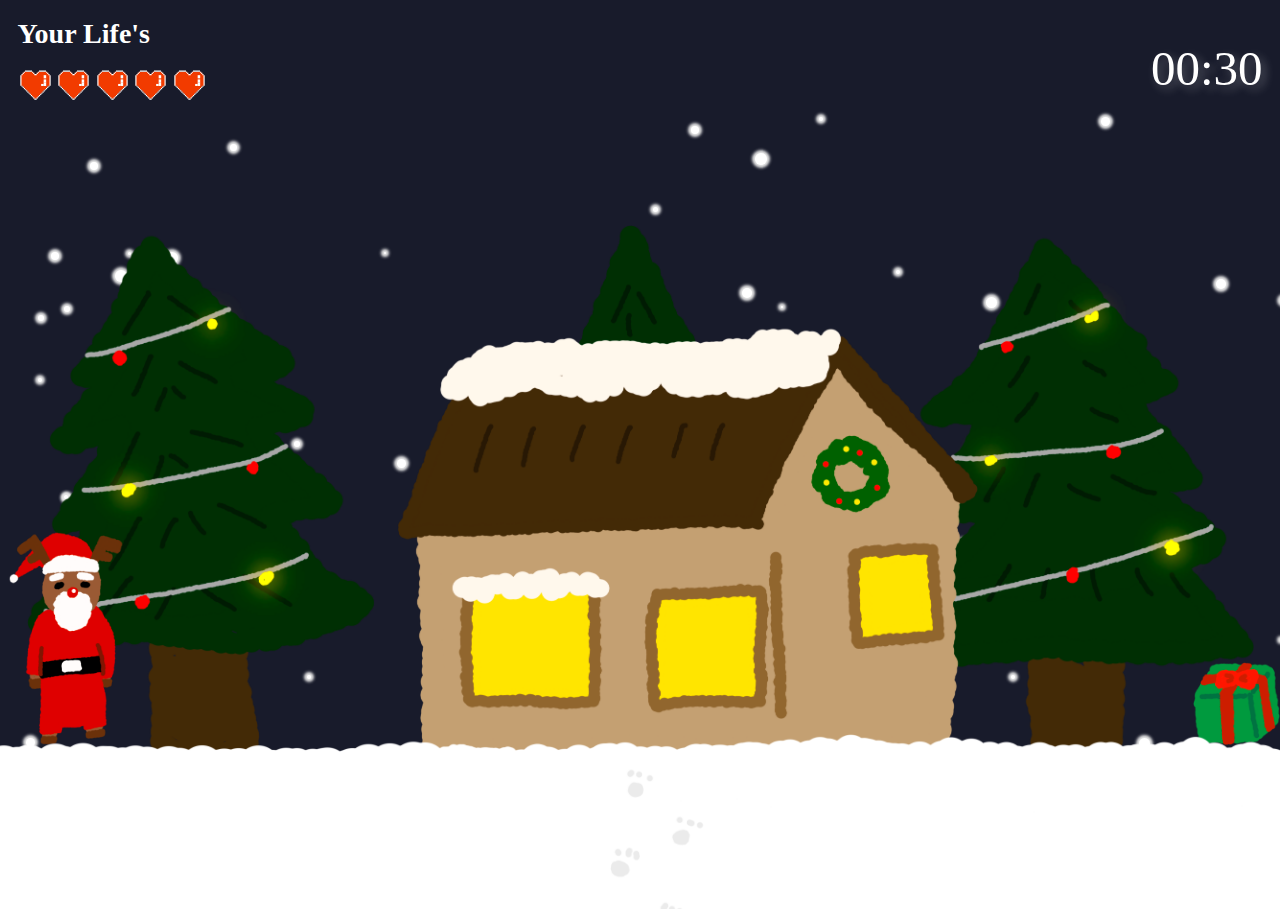
==== game.html @ 5dbee6c8 "- 기본 메일 추가 - 닉네임 입력, 비밀번호 입력 체크 -  css수정" ====
<!DOCTYPE html>
<html lang="en">
  <head>
    <meta charset="UTF-8" />
    <meta name="viewport" content="width=device-width, initial-scale=1.0" />
    <title>Document</title>
    <link rel="stylesheet" href="css/main.css" />
  </head>
  <body>
    <section class="top-section">
      <div>
        <h1>Your Life's</h1>
        <div class="lifes" id="heart"></div>
      </div>
      <div>
        <div class="game-timer">00:<span id="gameTimer">30</span></div>
        <!-- <audio
          controls
          autoplay
          loop
          src="/images/magic-christmas-night-264068.mp3"
        ></audio> -->
      </div>
    </section>
    <section class="snow">
      <div class="snow-wrap">
        <div class="snow-item"></div>
        <!-- 눈이내려요 -->
      </div>
    </section>
    <section class="game-wrap">
      <div class="game-content-wrap">
        <div class="rail-wrap">
          <div id="myCharacter" class="my-character"></div>
          <div id="obstacle" class="obstacle"></div>
        </div>
        <div class="floor"></div>
      </div>
    </section>

    <div class="modal">
      <div class="modal-bg"></div>
      <div class="modal-content game-over">
        <div class="game-overlay-wrap">
          <h2 class="modal-title">GAME OVER</h2>
          <button class="modal-btn" id="gameReStart">Try again</button>
        </div>
      </div>

      <div class="modal-content game-clear">
        <h2 class="modal-title">GAME CLEAR</h2>
        <div class="modal-text overlay-wrap">
          <p>편지 배달에 <span class="green">성공</span>하였습니다~!</p>
          <img src="images/clear.png" alt="" />
        </div>
        <button class="modal-btn" id="gameStart">
          <a href="/index.html">메인으로 돌아가기</a>
        </button>
      </div>
    </div>

    <script src="/script/move.js"></script>
    <script src="/script/snow.js"></script>
    <script src="/script/index.js"></script>
  </body>
</html>
---- css/main.css ----
*{padding:0;margin:0;box-sizing:border-box}li{list-style:none}@font-face{font-family:"SF_HambakSnow";src:url("https://fastly.jsdelivr.net/gh/projectnoonnu/noonfonts_2106@1.1/SF_HambakSnow.woff") format("woff");font-weight:normal;font-style:normal}@font-face{font-family:"DNFBitBitv2";font-style:normal;font-weight:400;src:url("//cdn.df.nexon.com/img/common/font/DNFBitBitv2.otf") format("opentype")}@font-face{font-family:"NeoDunggeunmoPro-Regular";src:url("https://fastly.jsdelivr.net/gh/projectnoonnu/noonfonts_2302@1.0/NeoDunggeunmoPro-Regular.woff2") format("woff2");font-weight:normal;font-style:normal}html{font-family:"DNFBitBitv2"}.neo{font-family:"NeoDunggeunmoPro-Regular" !important}body{background-color:#181b2b;color:#fff;min-width:1280px;width:100vw;height:100vh;overflow:hidden}button{padding:.9375rem 1.875rem;background-color:rgba(0,0,0,0);color:#fff;border:none;border-radius:.5rem;font-family:"DNFBitBitv2"}button:hover{background-color:#f23b00}a{text-decoration:none;color:inherit}.red{color:#f23b00}.green{color:#179749}.title{position:relative;top:-0.625rem;font-size:2.625rem;font-weight:normal}.title div{display:inline-block;font-size:0}.title div span{font-size:3rem}@media all and (max-width: 1280px){html{font-size:14px}}@media all and (max-width: 768px){html{font-size:12px}}.snow{position:absolute;top:0;left:0;width:100%;height:100%}.snow-wrap{position:relative;width:100%;height:100%}.snow-wrap .snow-item{position:absolute;width:1rem;height:1rem;border-radius:50%;background-color:#fff;box-shadow:0 0 3px 3px #e8e8e8;transition:all .3s}.modal{display:none}.modal-bg{position:fixed;top:0;left:0;width:100%;height:100%;background:rgba(0,0,0,.8);z-index:7000}.modal-content{display:none;z-index:8000;position:absolute;top:50%;left:50%;transform:translate(-50%, -50%);text-align:center;font-family:"DNFBitBitv2"}.modal-content.show{display:block}.size-content{display:block !important}.modal-title{padding-bottom:2.5rem;font-size:4rem;text-shadow:10px 10px #f23b00}.modal-text p{position:relative;top:-1.875rem;font-size:1.5rem;text-align:center;text-shadow:none}.modal-text img{position:relative;top:-1.25rem;height:13.75rem}.modal-btn{font-size:1.5rem;border:1px solid #fff;color:#fff}.game-start .modal-content{display:block}.sizeWarning .modal-bg{z-index:10000}.sizeWarning .size-content{z-index:11000}.toast-message{position:absolute;z-index:100;bottom:-20%;opacity:0;right:5%;padding:.3125rem;min-width:15rem;background:linear-gradient(45deg, #f23b00 25%, #179749 0, #179749 50%, #f23b00 0, #f23b00 75%, #179749 0);-webkit-background-size:1.875rem 1.875rem;background-size:1.875rem 1.875rem;box-shadow:4px 4px 10px rgba(0,0,0,.5);border-radius:1rem;color:#f23b00;transition:all .3s}.toast-message.show{opacity:1;bottom:5%}.toast-message.vibration{animation:vibration .1s infinite}.toast-message p{padding:1.25rem;background-color:#fff;border-radius:1rem;height:100%}@keyframes vibration{from{transform:rotate(1deg)}to{transform:rotate(-1deg)}}.top-section{position:absolute;top:0;left:0;width:100%;display:flex;justify-content:space-between;align-items:center;padding:1.25rem}.top-section .lifes{display:flex;gap:.25rem;padding:1.25rem 0}.top-section .lifes .life-item{width:2.5rem;aspect-ratio:1/1;background:url("/images/heart-full.svg") no-repeat center;background-size:contain}.top-section .lifes .life-item.loss{background-image:url("/images/heart-loss.svg")}.top-section .game-timer{text-align:center;font-size:3.5rem;text-shadow:4px 4px 10px rgba(255,255,255,.3)}.game-wrap{width:100%;height:100%;position:relative}.game-wrap .game-content-wrap{position:absolute;bottom:0;left:0;width:100%}.rail-wrap{position:relative;top:20px;height:60vh}.rail-wrap::before{position:absolute;top:20px;content:"";width:100%;height:100%;background-image:url("/images/bg.png");background-repeat:no-repeat;background-position:center bottom;background-size:contain}.rail-wrap .my-character{position:absolute;bottom:0;width:9.375rem;aspect-ratio:69/112;transition:all .2s ease-in-out;background-image:url("/images/myCharacter.png");background-repeat:no-repeat;background-position:center bottom;background-size:contain}.rail-wrap .my-character.hurt{background-image:url("/images/myCharacter-hurt.png")}.rail-wrap .my-character.move1{background-image:url("/images/myCharacter-move1.png")}.rail-wrap .my-character.move2{background-image:url("/images/myCharacter-move2.png")}.rail-wrap .my-character.jump{background-image:url("/images/myCharacter-jump.png")}.rail-wrap .obstacle{width:6.25rem;aspect-ratio:1/1;background:green;position:absolute;bottom:0;right:0;animation:moveObstacle 3s linear infinite;background:url("/images/obstacle.png") no-repeat center bottom;background-size:contain}@keyframes moveObstacle{from{right:-50px}to{right:100vw}}.floor{position:relative;bottom:-0.625rem;width:100%;min-height:12.5rem;background:url("/images/floor.png") no-repeat;background-size:cover}.letter-top-section{justify-content:flex-end}.letter-top-section .letter-audio{position:relative;z-index:100}.letter{position:absolute;top:50%;left:50%;transform:translate(-50%, -50%);z-index:20;width:70%;max-width:56.25rem;aspect-ratio:9/7;background:url("/images/letter.png") no-repeat center;background-size:contain}.letter-content{padding-top:12%;padding-left:17%;color:#333}.letter .seal{z-index:-1;transition:all .3s;position:absolute;opacity:0;bottom:10%;right:10%;width:100%;aspect-ratio:1/1;background:url("/images/seal.png") no-repeat center;background-size:contain}.letter .seal.show{z-index:inherit;opacity:1;width:20%}.letter h2{font-size:2.25rem;width:80%}.letter h2 span{padding-right:1.25rem}.letter h2 input{width:50%}.letter input{font-family:"DNFBitBitv2";border:none;font-size:2.25rem;line-height:1.5;color:#333}.letter input:focus{outline:none}.letter .letter-body input{width:80%;display:block}.letter .letter-btn{position:absolute;left:50%;bottom:6%;transform:translateX(-50%);background-color:#f23b00}.letter .letter-btn:hover{background-color:#9f3a1a}.letter .letter-textarea{font-family:"NeoDunggeunmoPro-Regular";font-size:2rem;line-height:1.5;color:#333;width:80%;height:23.125rem;border:none;resize:none;overflow:hidden;padding:.625rem}.letter .letter-textarea:focus{outline:none}.letter .letter-textarea::placeholder{color:#999}@media all and (max-width: 1280px){.letter .letter{width:56.25rem}.letter .letter-content{padding-top:15%;padding-left:15%}.letter h2,.letter input{font-size:2.375rem}.letter textarea{height:21.875rem;font-size:2rem}}@media all and (max-width: 1024px){.letter .letter{width:50rem}.letter .letter-btn{padding:.625rem 1.25rem;bottom:7%;font-size:1rem}}@media all and (max-width: 768px){.letter .letter{width:43.75rem}.letter h2,.letter input{font-size:2.25rem}.letter textarea{font-size:1.75rem;height:18.75rem}.letter .letter-btn{bottom:5%}}@media all and (max-width: 560px){.letter .letter{width:37.5rem}.letter h2,.letter input{font-size:1.75rem}.letter textarea{font-size:1.375rem;height:15.625rem}.letter .letter-btn{bottom:7%}}@media all and (max-width: 480px){.letter .letter{width:31.25rem}.letter h2{font-size:1.375rem}.letter input{font-size:1.125rem}}.modal2{z-index:100;box-shadow:0 5px 20px rgba(0,0,0,.5);position:absolute;top:50%;left:50%;transform:translate(-50%, -50%);color:#333;background-color:#fff;border-radius:1.25rem}.modal2-wrap{display:flex;flex-flow:column;justify-content:center;align-items:center;padding:3.75rem;text-align:center}.modal2-wrap h2{position:relative;top:-0.625rem;font-weight:normal}.modal2-wrap h2 div{display:inline-block;font-size:0}.modal2-wrap h2 div span{font-size:2.625rem}.modal2-wrap p.gray{color:#666}.modal2-wrap img{position:relative;top:-1.25rem;width:5rem}.modal2-contents{display:flex;flex-flow:column;gap:1rem;width:100%;padding:1.875rem 0rem}.modal2-contents input{font-family:"NeoDunggeunmoPro-Regular";font-size:1.125rem;line-height:1.5;padding:.625rem;border:none;color:#333;border:1px solid #ccc;border-radius:.5rem}.modal2-contents input:focus{border:1px solid #087145;outline:none}.modal2-contents input::placeholder{color:#999}.login .btn-wrap{display:flex;flex-flow:column;gap:.625rem}.login .btn-wrap button{background-color:#179749}.login .btn-wrap button:hover{background-color:#087145}.login .btn-wrap button#goToMailBox{background-color:#f23b00}.login .btn-wrap button#goToMailBox:hover{background-color:#9f3a1a}.top-section .goBack{position:relative;z-index:100}.top-section .goBack:hover{cursor:pointer;text-decoration:underline;text-underline-offset:.5rem}.mail-modal{display:none}.mail-modal.show{display:block}.mail-modal .modal2-contents{min-width:28.125rem;position:relative}.mail-modal button{background-color:#179749}.mail-modal button:hover{background-color:#087145}.mailBox-letter .letter{z-index:1000}#close{position:absolute;top:.9375rem;right:.9375rem;display:flex;justify-content:center;align-items:center;padding:0;width:1.875rem;height:1.875rem;background:url("/images/closeBtn.png") no-repeat center;background-size:contain}#close:hover{background-image:url("/images/closeBtn-color.png")}.post-box{position:absolute;left:50%;bottom:9.375rem;transform:translateX(-50%);z-index:50;width:12.5rem;aspect-ratio:35/43;background:url("/images/mail-box.png") no-repeat center;background-size:contain;transition:all .3s}.post-box:hover{cursor:pointer;width:13.75rem}.post-box::after{position:absolute;left:0;top:-40%;content:"";width:6.25rem;aspect-ratio:26/22;background:url("/images/new-messgae.png") no-repeat center;background-size:contain;animation:ani1 1s infinite alternate}.text-btn{position:absolute;bottom:0;right:0;text-align:right;padding:.3125rem;font-family:"NeoDunggeunmoPro-Regular";background-color:rgba(0,0,0,0) !important;color:#999 !important}.text-btn:hover{text-decoration:underline;color:#333 !important}.mail-box .modal2-contents{width:100%;padding-bottom:0}.mail-box .mail-list{height:15.625rem;overflow-y:scroll}.mail-box .mail-list li{display:flex;justify-content:space-between;font-size:1.125rem;align-items:center;padding:.625rem 1.25rem;height:3.125rem}.mail-box .mail-list li:hover{background-color:#f3f3f3;cursor:pointer}.mail-box .mail-list li .new{color:#f23b00;animation:ani2 1s infinite alternate}@keyframes ani1{0%{opacity:1}100%{opacity:0}}@keyframes ani2{0%{color:#179749}100%{color:#e5d11f}}
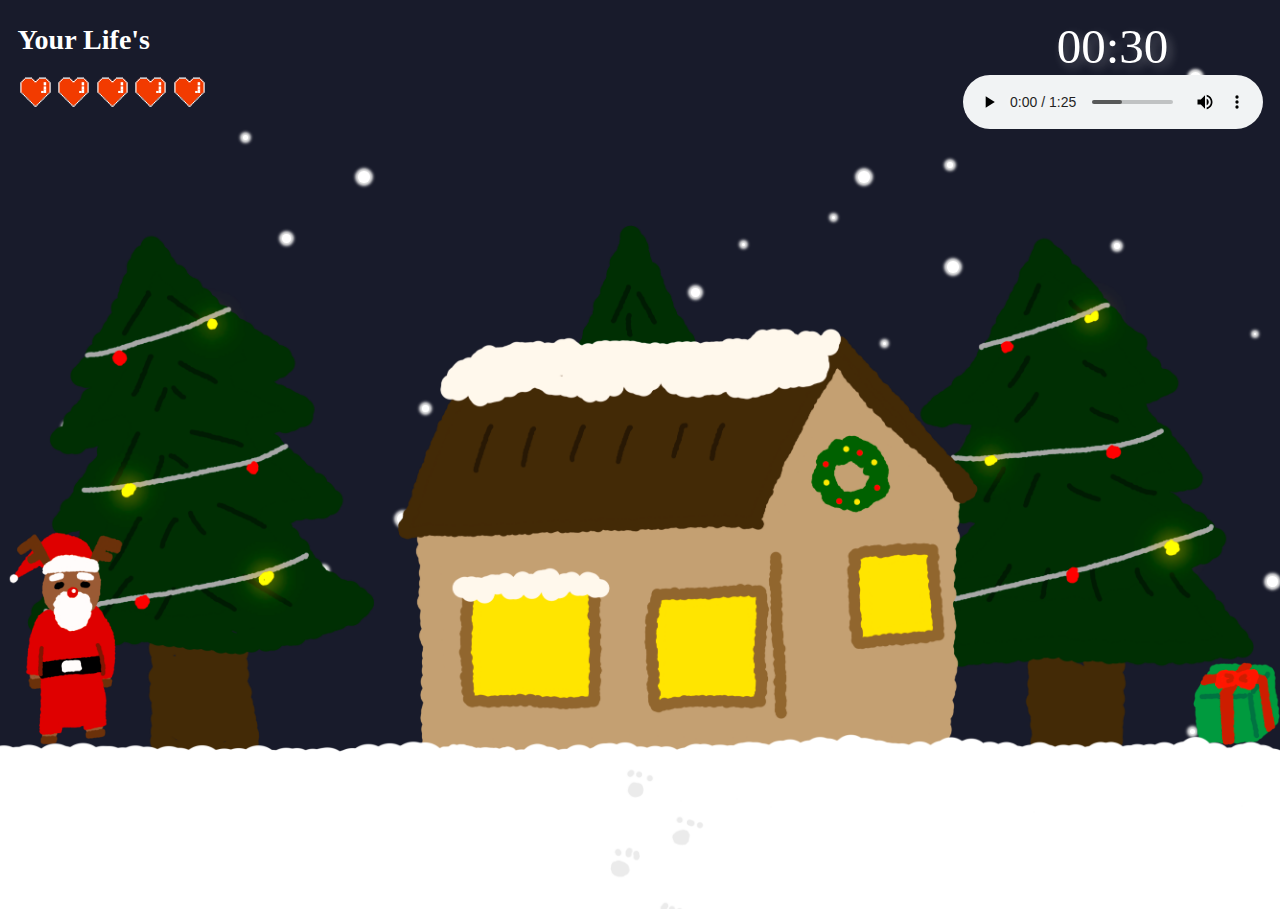
==== commit 4bcf211e: "-  오디오 볼륨설정" ====
--- a/game.html
+++ b/game.html
@@ -14,12 +14,14 @@
       </div>
       <div>
         <div class="game-timer">00:<span id="gameTimer">30</span></div>
-        <!-- <audio
+        <audio
+          class="letter-audio"
           controls
           autoplay
           loop
+          onloadstart="this.volume=0.3"
           src="/images/magic-christmas-night-264068.mp3"
-        ></audio> -->
+        ></audio>
       </div>
     </section>
     <section class="snow">
--- a/css/main.css
+++ b/css/main.css
@@ -1 +1 @@
-*{padding:0;margin:0;box-sizing:border-box}li{list-style:none}@font-face{font-family:"SF_HambakSnow";src:url("https://fastly.jsdelivr.net/gh/projectnoonnu/noonfonts_2106@1.1/SF_HambakSnow.woff") format("woff");font-weight:normal;font-style:normal}@font-face{font-family:"DNFBitBitv2";font-style:normal;font-weight:400;src:url("//cdn.df.nexon.com/img/common/font/DNFBitBitv2.otf") format("opentype")}@font-face{font-family:"NeoDunggeunmoPro-Regular";src:url("https://fastly.jsdelivr.net/gh/projectnoonnu/noonfonts_2302@1.0/NeoDunggeunmoPro-Regular.woff2") format("woff2");font-weight:normal;font-style:normal}html{font-family:"DNFBitBitv2"}.neo{font-family:"NeoDunggeunmoPro-Regular" !important}body{background-color:#181b2b;color:#fff;min-width:1280px;width:100vw;height:100vh;overflow:hidden}button{padding:.9375rem 1.875rem;background-color:rgba(0,0,0,0);color:#fff;border:none;border-radius:.5rem;font-family:"DNFBitBitv2"}button:hover{background-color:#f23b00}a{text-decoration:none;color:inherit}.red{color:#f23b00}.green{color:#179749}.title{position:relative;top:-0.625rem;font-size:2.625rem;font-weight:normal}.title div{display:inline-block;font-size:0}.title div span{font-size:3rem}@media all and (max-width: 1280px){html{font-size:14px}}@media all and (max-width: 768px){html{font-size:12px}}.snow{position:absolute;top:0;left:0;width:100%;height:100%}.snow-wrap{position:relative;width:100%;height:100%}.snow-wrap .snow-item{position:absolute;width:1rem;height:1rem;border-radius:50%;background-color:#fff;box-shadow:0 0 3px 3px #e8e8e8;transition:all .3s}.modal{display:none}.modal-bg{position:fixed;top:0;left:0;width:100%;height:100%;background:rgba(0,0,0,.8);z-index:7000}.modal-content{display:none;z-index:8000;position:absolute;top:50%;left:50%;transform:translate(-50%, -50%);text-align:center;font-family:"DNFBitBitv2"}.modal-content.show{display:block}.size-content{display:block !important}.modal-title{padding-bottom:2.5rem;font-size:4rem;text-shadow:10px 10px #f23b00}.modal-text p{position:relative;top:-1.875rem;font-size:1.5rem;text-align:center;text-shadow:none}.modal-text img{position:relative;top:-1.25rem;height:13.75rem}.modal-btn{font-size:1.5rem;border:1px solid #fff;color:#fff}.game-start .modal-content{display:block}.sizeWarning .modal-bg{z-index:10000}.sizeWarning .size-content{z-index:11000}.toast-message{position:absolute;z-index:100;bottom:-20%;opacity:0;right:5%;padding:.3125rem;min-width:15rem;background:linear-gradient(45deg, #f23b00 25%, #179749 0, #179749 50%, #f23b00 0, #f23b00 75%, #179749 0);-webkit-background-size:1.875rem 1.875rem;background-size:1.875rem 1.875rem;box-shadow:4px 4px 10px rgba(0,0,0,.5);border-radius:1rem;color:#f23b00;transition:all .3s}.toast-message.show{opacity:1;bottom:5%}.toast-message.vibration{animation:vibration .1s infinite}.toast-message p{padding:1.25rem;background-color:#fff;border-radius:1rem;height:100%}@keyframes vibration{from{transform:rotate(1deg)}to{transform:rotate(-1deg)}}.top-section{position:absolute;top:0;left:0;width:100%;display:flex;justify-content:space-between;align-items:center;padding:1.25rem}.top-section .lifes{display:flex;gap:.25rem;padding:1.25rem 0}.top-section .lifes .life-item{width:2.5rem;aspect-ratio:1/1;background:url("/images/heart-full.svg") no-repeat center;background-size:contain}.top-section .lifes .life-item.loss{background-image:url("/images/heart-loss.svg")}.top-section .game-timer{text-align:center;font-size:3.5rem;text-shadow:4px 4px 10px rgba(255,255,255,.3)}.game-wrap{width:100%;height:100%;position:relative}.game-wrap .game-content-wrap{position:absolute;bottom:0;left:0;width:100%}.rail-wrap{position:relative;top:20px;height:60vh}.rail-wrap::before{position:absolute;top:20px;content:"";width:100%;height:100%;background-image:url("/images/bg.png");background-repeat:no-repeat;background-position:center bottom;background-size:contain}.rail-wrap .my-character{position:absolute;bottom:0;width:9.375rem;aspect-ratio:69/112;transition:all .2s ease-in-out;background-image:url("/images/myCharacter.png");background-repeat:no-repeat;background-position:center bottom;background-size:contain}.rail-wrap .my-character.hurt{background-image:url("/images/myCharacter-hurt.png")}.rail-wrap .my-character.move1{background-image:url("/images/myCharacter-move1.png")}.rail-wrap .my-character.move2{background-image:url("/images/myCharacter-move2.png")}.rail-wrap .my-character.jump{background-image:url("/images/myCharacter-jump.png")}.rail-wrap .obstacle{width:6.25rem;aspect-ratio:1/1;background:green;position:absolute;bottom:0;right:0;animation:moveObstacle 3s linear infinite;background:url("/images/obstacle.png") no-repeat center bottom;background-size:contain}@keyframes moveObstacle{from{right:-50px}to{right:100vw}}.floor{position:relative;bottom:-0.625rem;width:100%;min-height:12.5rem;background:url("/images/floor.png") no-repeat;background-size:cover}.letter-top-section{justify-content:flex-end}.letter-top-section .letter-audio{position:relative;z-index:100}.letter{position:absolute;top:50%;left:50%;transform:translate(-50%, -50%);z-index:20;width:70%;max-width:56.25rem;aspect-ratio:9/7;background:url("/images/letter.png") no-repeat center;background-size:contain}.letter-content{padding-top:12%;padding-left:17%;color:#333}.letter .seal{z-index:-1;transition:all .3s;position:absolute;opacity:0;bottom:10%;right:10%;width:100%;aspect-ratio:1/1;background:url("/images/seal.png") no-repeat center;background-size:contain}.letter .seal.show{z-index:inherit;opacity:1;width:20%}.letter h2{font-size:2.25rem;width:80%}.letter h2 span{padding-right:1.25rem}.letter h2 input{width:50%}.letter input{font-family:"DNFBitBitv2";border:none;font-size:2.25rem;line-height:1.5;color:#333}.letter input:focus{outline:none}.letter .letter-body input{width:80%;display:block}.letter .letter-btn{position:absolute;left:50%;bottom:6%;transform:translateX(-50%);background-color:#f23b00}.letter .letter-btn:hover{background-color:#9f3a1a}.letter .letter-textarea{font-family:"NeoDunggeunmoPro-Regular";font-size:2rem;line-height:1.5;color:#333;width:80%;height:23.125rem;border:none;resize:none;overflow:hidden;padding:.625rem}.letter .letter-textarea:focus{outline:none}.letter .letter-textarea::placeholder{color:#999}@media all and (max-width: 1280px){.letter .letter{width:56.25rem}.letter .letter-content{padding-top:15%;padding-left:15%}.letter h2,.letter input{font-size:2.375rem}.letter textarea{height:21.875rem;font-size:2rem}}@media all and (max-width: 1024px){.letter .letter{width:50rem}.letter .letter-btn{padding:.625rem 1.25rem;bottom:7%;font-size:1rem}}@media all and (max-width: 768px){.letter .letter{width:43.75rem}.letter h2,.letter input{font-size:2.25rem}.letter textarea{font-size:1.75rem;height:18.75rem}.letter .letter-btn{bottom:5%}}@media all and (max-width: 560px){.letter .letter{width:37.5rem}.letter h2,.letter input{font-size:1.75rem}.letter textarea{font-size:1.375rem;height:15.625rem}.letter .letter-btn{bottom:7%}}@media all and (max-width: 480px){.letter .letter{width:31.25rem}.letter h2{font-size:1.375rem}.letter input{font-size:1.125rem}}.modal2{z-index:100;box-shadow:0 5px 20px rgba(0,0,0,.5);position:absolute;top:50%;left:50%;transform:translate(-50%, -50%);color:#333;background-color:#fff;border-radius:1.25rem}.modal2-wrap{display:flex;flex-flow:column;justify-content:center;align-items:center;padding:3.75rem;text-align:center}.modal2-wrap h2{position:relative;top:-0.625rem;font-weight:normal}.modal2-wrap h2 div{display:inline-block;font-size:0}.modal2-wrap h2 div span{font-size:2.625rem}.modal2-wrap p.gray{color:#666}.modal2-wrap img{position:relative;top:-1.25rem;width:5rem}.modal2-contents{display:flex;flex-flow:column;gap:1rem;width:100%;padding:1.875rem 0rem}.modal2-contents input{font-family:"NeoDunggeunmoPro-Regular";font-size:1.125rem;line-height:1.5;padding:.625rem;border:none;color:#333;border:1px solid #ccc;border-radius:.5rem}.modal2-contents input:focus{border:1px solid #087145;outline:none}.modal2-contents input::placeholder{color:#999}.login .btn-wrap{display:flex;flex-flow:column;gap:.625rem}.login .btn-wrap button{background-color:#179749}.login .btn-wrap button:hover{background-color:#087145}.login .btn-wrap button#goToMailBox{background-color:#f23b00}.login .btn-wrap button#goToMailBox:hover{background-color:#9f3a1a}.top-section .goBack{position:relative;z-index:100}.top-section .goBack:hover{cursor:pointer;text-decoration:underline;text-underline-offset:.5rem}.mail-modal{display:none}.mail-modal.show{display:block}.mail-modal .modal2-contents{min-width:28.125rem;position:relative}.mail-modal button{background-color:#179749}.mail-modal button:hover{background-color:#087145}.mailBox-letter .letter{z-index:1000}#close{position:absolute;top:.9375rem;right:.9375rem;display:flex;justify-content:center;align-items:center;padding:0;width:1.875rem;height:1.875rem;background:url("/images/closeBtn.png") no-repeat center;background-size:contain}#close:hover{background-image:url("/images/closeBtn-color.png")}.post-box{position:absolute;left:50%;bottom:9.375rem;transform:translateX(-50%);z-index:50;width:12.5rem;aspect-ratio:35/43;background:url("/images/mail-box.png") no-repeat center;background-size:contain;transition:all .3s}.post-box:hover{cursor:pointer;width:13.75rem}.post-box::after{position:absolute;left:0;top:-40%;content:"";width:6.25rem;aspect-ratio:26/22;background:url("/images/new-messgae.png") no-repeat center;background-size:contain;animation:ani1 1s infinite alternate}.text-btn{position:absolute;bottom:0;right:0;text-align:right;padding:.3125rem;font-family:"NeoDunggeunmoPro-Regular";background-color:rgba(0,0,0,0) !important;color:#999 !important}.text-btn:hover{text-decoration:underline;color:#333 !important}.mail-box .modal2-contents{width:100%;padding-bottom:0}.mail-box .mail-list{height:15.625rem;overflow-y:scroll}.mail-box .mail-list li{display:flex;justify-content:space-between;font-size:1.125rem;align-items:center;padding:.625rem 1.25rem;height:3.125rem}.mail-box .mail-list li:hover{background-color:#f3f3f3;cursor:pointer}.mail-box .mail-list li .new{color:#f23b00;animation:ani2 1s infinite alternate}@keyframes ani1{0%{opacity:1}100%{opacity:0}}@keyframes ani2{0%{color:#179749}100%{color:#e5d11f}}+*{padding:0;margin:0;box-sizing:border-box}li{list-style:none}@font-face{font-family:"SF_HambakSnow";src:url("https://fastly.jsdelivr.net/gh/projectnoonnu/noonfonts_2106@1.1/SF_HambakSnow.woff") format("woff");font-weight:normal;font-style:normal}@font-face{font-family:"DNFBitBitv2";font-style:normal;font-weight:400;src:url("//cdn.df.nexon.com/img/common/font/DNFBitBitv2.otf") format("opentype")}@font-face{font-family:"NeoDunggeunmoPro-Regular";src:url("https://fastly.jsdelivr.net/gh/projectnoonnu/noonfonts_2302@1.0/NeoDunggeunmoPro-Regular.woff2") format("woff2");font-weight:normal;font-style:normal}html{font-family:"DNFBitBitv2"}.neo{font-family:"NeoDunggeunmoPro-Regular" !important}body{background-color:#181b2b;color:#fff;min-width:1280px;width:100vw;height:100vh;overflow:hidden}button{padding:.9375rem 1.875rem;background-color:rgba(0,0,0,0);color:#fff;border:none;border-radius:.5rem;font-family:"DNFBitBitv2"}button:hover{background-color:#f23b00}a{text-decoration:none;color:inherit}audio{position:relative;z-index:6000 !important}.red{color:#f23b00}.green{color:#179749}.title{position:relative;top:-0.625rem;font-size:2.625rem;font-weight:normal}.title div{display:inline-block;font-size:0}.title div span{font-size:3rem}@media all and (max-width: 1280px){html{font-size:14px}}@media all and (max-width: 768px){html{font-size:12px}}.snow{position:absolute;top:0;left:0;width:100%;height:100%}.snow-wrap{position:relative;width:100%;height:100%}.snow-wrap .snow-item{position:absolute;width:1rem;height:1rem;border-radius:50%;background-color:#fff;box-shadow:0 0 3px 3px #e8e8e8;transition:all .3s}.modal{display:none}.modal-bg{position:fixed;top:0;left:0;width:100%;height:100%;background:rgba(0,0,0,.8);z-index:7000}.modal-content{display:none;z-index:8000;position:absolute;top:50%;left:50%;transform:translate(-50%, -50%);text-align:center;font-family:"DNFBitBitv2"}.modal-content.show{display:block}.size-content{display:block !important}.modal-title{padding-bottom:2.5rem;font-size:4rem;text-shadow:10px 10px #f23b00}.modal-text p{position:relative;top:-1.875rem;font-size:1.5rem;text-align:center;text-shadow:none}.modal-text img{position:relative;top:-1.25rem;height:13.75rem}.modal-btn{font-size:1.5rem;border:1px solid #fff;color:#fff}.game-start .modal-content{display:block}.sizeWarning .modal-bg{z-index:10000}.sizeWarning .size-content{z-index:11000}.toast-message{position:absolute;z-index:100;bottom:-20%;opacity:0;right:5%;padding:.3125rem;min-width:15rem;background:linear-gradient(45deg, #f23b00 25%, #179749 0, #179749 50%, #f23b00 0, #f23b00 75%, #179749 0);-webkit-background-size:1.875rem 1.875rem;background-size:1.875rem 1.875rem;box-shadow:4px 4px 10px rgba(0,0,0,.5);border-radius:1rem;color:#f23b00;transition:all .3s}.toast-message.show{opacity:1;bottom:5%}.toast-message.vibration{animation:vibration .1s infinite}.toast-message p{padding:1.25rem;background-color:#fff;border-radius:1rem;height:100%}@keyframes vibration{from{transform:rotate(1deg)}to{transform:rotate(-1deg)}}.top-section{position:absolute;top:0;left:0;width:100%;display:flex;justify-content:space-between;align-items:center;padding:1.25rem}.top-section .lifes{display:flex;gap:.25rem;padding:1.25rem 0}.top-section .lifes .life-item{width:2.5rem;aspect-ratio:1/1;background:url("/images/heart-full.svg") no-repeat center;background-size:contain}.top-section .lifes .life-item.loss{background-image:url("/images/heart-loss.svg")}.top-section .game-timer{text-align:center;font-size:3.5rem;text-shadow:4px 4px 10px rgba(255,255,255,.3)}.game-wrap{width:100%;height:100%;position:relative}.game-wrap .game-content-wrap{position:absolute;bottom:0;left:0;width:100%}.rail-wrap{position:relative;top:20px;height:60vh}.rail-wrap::before{position:absolute;top:20px;content:"";width:100%;height:100%;background-image:url("/images/bg.png");background-repeat:no-repeat;background-position:center bottom;background-size:contain}.rail-wrap .my-character{position:absolute;bottom:0;width:9.375rem;aspect-ratio:69/112;transition:all .2s ease-in-out;background-image:url("/images/myCharacter.png");background-repeat:no-repeat;background-position:center bottom;background-size:contain}.rail-wrap .my-character.hurt{background-image:url("/images/myCharacter-hurt.png")}.rail-wrap .my-character.move1{background-image:url("/images/myCharacter-move1.png")}.rail-wrap .my-character.move2{background-image:url("/images/myCharacter-move2.png")}.rail-wrap .my-character.jump{background-image:url("/images/myCharacter-jump.png")}.rail-wrap .obstacle{width:6.25rem;aspect-ratio:1/1;background:green;position:absolute;bottom:0;right:0;animation:moveObstacle 3s linear infinite;background:url("/images/obstacle.png") no-repeat center bottom;background-size:contain}@keyframes moveObstacle{from{right:-50px}to{right:100vw}}.floor{position:relative;bottom:-0.625rem;width:100%;min-height:12.5rem;background:url("/images/floor.png") no-repeat;background-size:cover}.letter-top-section{justify-content:flex-end}.letter-top-section .letter-audio{position:relative;z-index:100}.letter{position:absolute;top:50%;left:50%;transform:translate(-50%, -50%);z-index:20;width:70%;max-width:56.25rem;aspect-ratio:9/7;background:url("/images/letter.png") no-repeat center;background-size:contain}.letter-content{padding-top:12%;padding-left:17%;color:#333}.letter .seal{z-index:-1;transition:all .3s;position:absolute;opacity:0;bottom:10%;right:10%;width:100%;aspect-ratio:1/1;background:url("/images/seal.png") no-repeat center;background-size:contain}.letter .seal.show{z-index:inherit;opacity:1;width:20%}.letter h2{font-size:2.25rem;width:80%}.letter h2 span{padding-right:1.25rem}.letter h2 input{width:50%}.letter input{font-family:"DNFBitBitv2";border:none;font-size:2.25rem;line-height:1.5;color:#333}.letter input:focus{outline:none}.letter .letter-body input{width:80%;display:block}.letter .letter-btn{position:absolute;left:50%;bottom:6%;transform:translateX(-50%);background-color:#f23b00}.letter .letter-btn:hover{background-color:#9f3a1a}.letter .letter-textarea{font-family:"NeoDunggeunmoPro-Regular";font-size:2rem;line-height:1.5;color:#333;width:80%;height:23.125rem;border:none;resize:none;overflow:hidden;padding:.625rem}.letter .letter-textarea:focus{outline:none}.letter .letter-textarea::placeholder{color:#999}@media all and (max-width: 1280px){.letter .letter{width:56.25rem}.letter .letter-content{padding-top:15%;padding-left:15%}.letter h2,.letter input{font-size:2.375rem}.letter textarea{height:21.875rem;font-size:2rem}}@media all and (max-width: 1024px){.letter .letter{width:50rem}.letter .letter-btn{padding:.625rem 1.25rem;bottom:7%;font-size:1rem}}@media all and (max-width: 768px){.letter .letter{width:43.75rem}.letter h2,.letter input{font-size:2.25rem}.letter textarea{font-size:1.75rem;height:18.75rem}.letter .letter-btn{bottom:5%}}@media all and (max-width: 560px){.letter .letter{width:37.5rem}.letter h2,.letter input{font-size:1.75rem}.letter textarea{font-size:1.375rem;height:15.625rem}.letter .letter-btn{bottom:7%}}@media all and (max-width: 480px){.letter .letter{width:31.25rem}.letter h2{font-size:1.375rem}.letter input{font-size:1.125rem}}.modal2{z-index:100;box-shadow:0 5px 20px rgba(0,0,0,.5);position:absolute;top:50%;left:50%;transform:translate(-50%, -50%);color:#333;background-color:#fff;border-radius:1.25rem}.modal2-wrap{display:flex;flex-flow:column;justify-content:center;align-items:center;padding:3.75rem;text-align:center}.modal2-wrap h2{position:relative;top:-0.625rem;font-weight:normal}.modal2-wrap h2 div{display:inline-block;font-size:0}.modal2-wrap h2 div span{font-size:2.625rem}.modal2-wrap p.gray{color:#666}.modal2-wrap img{position:relative;top:-1.25rem;width:5rem}.modal2-contents{display:flex;flex-flow:column;gap:1rem;width:100%;padding:1.875rem 0rem}.modal2-contents input{font-family:"NeoDunggeunmoPro-Regular";font-size:1.125rem;line-height:1.5;padding:.625rem;border:none;color:#333;border:1px solid #ccc;border-radius:.5rem}.modal2-contents input:focus{border:1px solid #087145;outline:none}.modal2-contents input::placeholder{color:#999}.login .btn-wrap{display:flex;flex-flow:column;gap:.625rem}.login .btn-wrap button{background-color:#179749}.login .btn-wrap button:hover{background-color:#087145}.login .btn-wrap button#goToMailBox{background-color:#f23b00}.login .btn-wrap button#goToMailBox:hover{background-color:#9f3a1a}.top-section .goBack{position:relative;z-index:100}.top-section .goBack:hover{cursor:pointer;text-decoration:underline;text-underline-offset:.5rem}.mail-modal{display:none}.mail-modal.show{display:block}.mail-modal .modal2-contents{min-width:28.125rem;position:relative}.mail-modal button{background-color:#179749}.mail-modal button:hover{background-color:#087145}.mailBox-letter .letter{z-index:1000}#close{position:absolute;top:.9375rem;right:.9375rem;display:flex;justify-content:center;align-items:center;padding:0;width:1.875rem;height:1.875rem;background:url("/images/closeBtn.png") no-repeat center;background-size:contain}#close:hover{background-image:url("/images/closeBtn-color.png")}.post-box{position:absolute;left:50%;bottom:9.375rem;transform:translateX(-50%);z-index:50;width:12.5rem;aspect-ratio:35/43;background:url("/images/mail-box.png") no-repeat center;background-size:contain;transition:all .3s}.post-box:hover{cursor:pointer;width:13.75rem}.post-box::after{position:absolute;left:0;top:-40%;content:"";width:6.25rem;aspect-ratio:26/22;background:url("/images/new-messgae.png") no-repeat center;background-size:contain;animation:ani1 1s infinite alternate}.text-btn{position:absolute;bottom:0;right:0;text-align:right;padding:.3125rem;font-family:"NeoDunggeunmoPro-Regular";background-color:rgba(0,0,0,0) !important;color:#999 !important}.text-btn:hover{text-decoration:underline;color:#333 !important}.mail-box .modal2-contents{width:100%;padding-bottom:0}.mail-box .mail-list{height:15.625rem;overflow-y:scroll}.mail-box .mail-list li{display:flex;justify-content:space-between;font-size:1.125rem;align-items:center;padding:.625rem 1.25rem;height:3.125rem}.mail-box .mail-list li:hover{background-color:#f3f3f3;cursor:pointer}.mail-box .mail-list li .new{color:#f23b00;animation:ani2 1s infinite alternate}@keyframes ani1{0%{opacity:1}100%{opacity:0}}@keyframes ani2{0%{color:#179749}100%{color:#e5d11f}}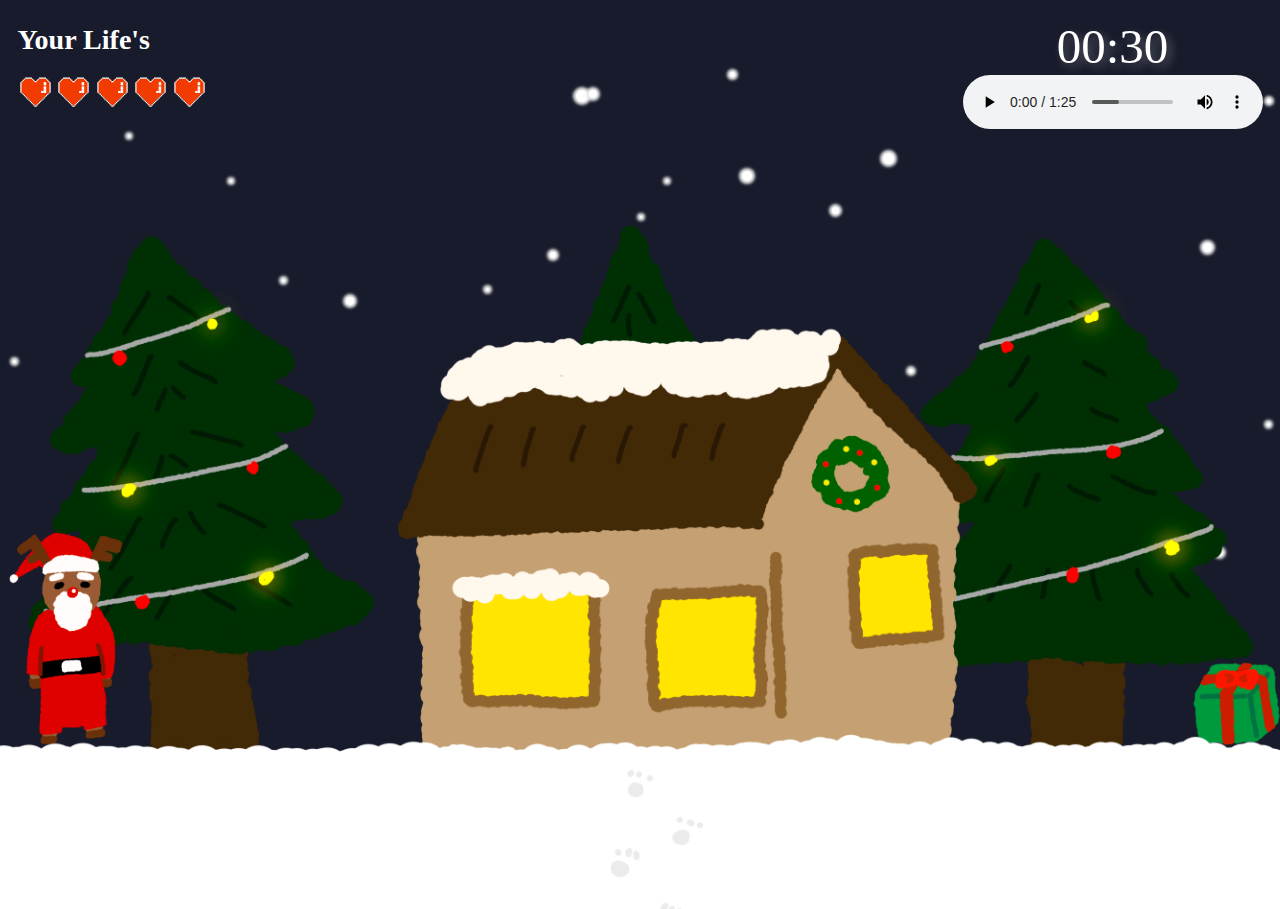
==== commit 5c78eaa7: "- 타이틀변경 - js 경로변경" ====
--- a/game.html
+++ b/game.html
@@ -3,7 +3,7 @@
   <head>
     <meta charset="UTF-8" />
     <meta name="viewport" content="width=device-width, initial-scale=1.0" />
-    <title>Document</title>
+    <title>루돌프의 편지배달</title>
     <link rel="stylesheet" href="css/main.css" />
   </head>
   <body>
@@ -61,8 +61,8 @@
       </div>
     </div>
 
-    <script src="/script/move.js"></script>
-    <script src="/script/snow.js"></script>
-    <script src="/script/index.js"></script>
+    <script src="./script/move.js"></script>
+    <script src="./script/snow.js"></script>
+    <script src="./script/index.js"></script>
   </body>
 </html>
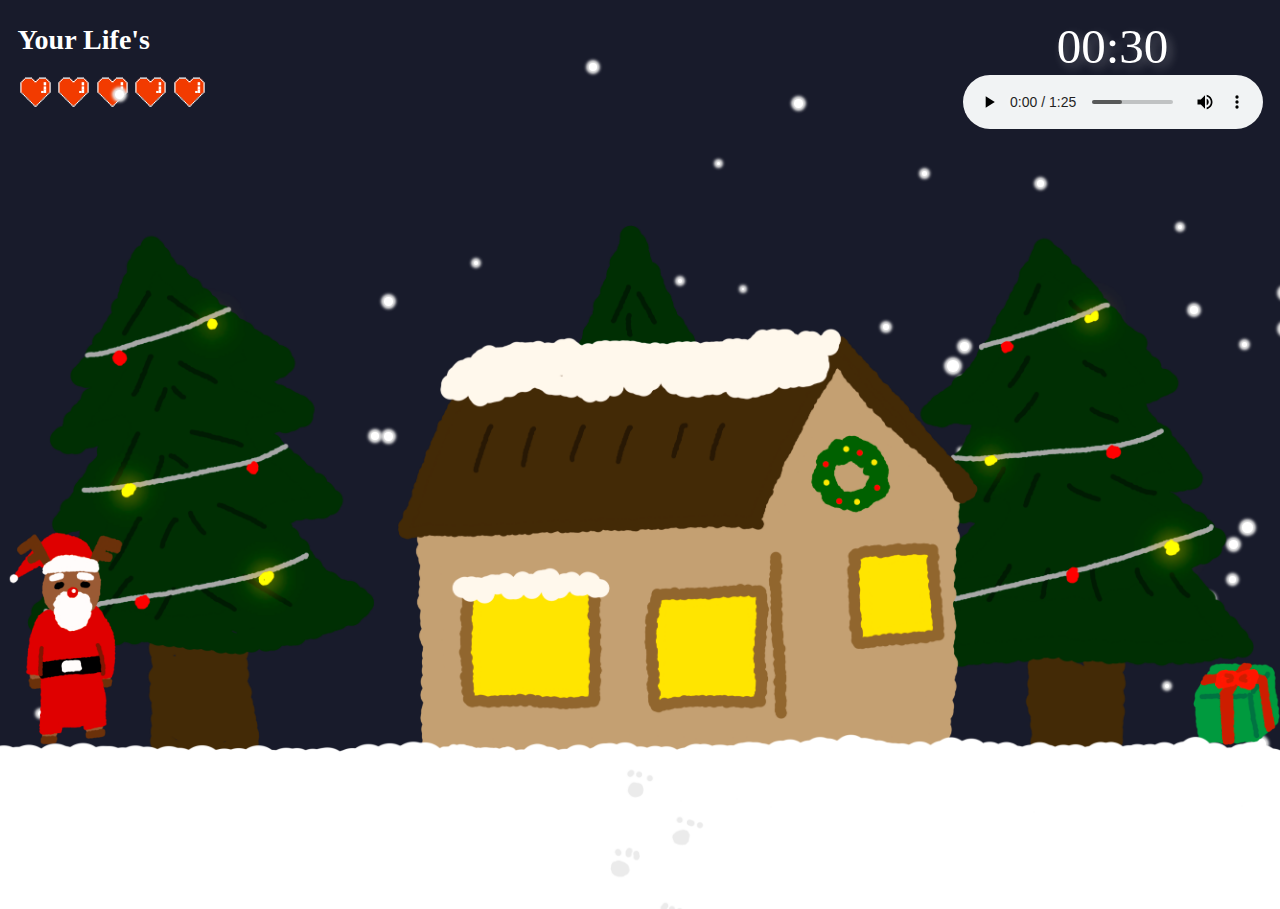
==== commit c280de21: "-favicon 추가" ====
--- a/game.html
+++ b/game.html
@@ -4,6 +4,7 @@
     <meta charset="UTF-8" />
     <meta name="viewport" content="width=device-width, initial-scale=1.0" />
     <title>루돌프의 편지배달</title>
+    <link rel="icon" type="image/png" sizes="96x96" href="/images/favicon-96x96.png">
     <link rel="stylesheet" href="css/main.css" />
   </head>
   <body>
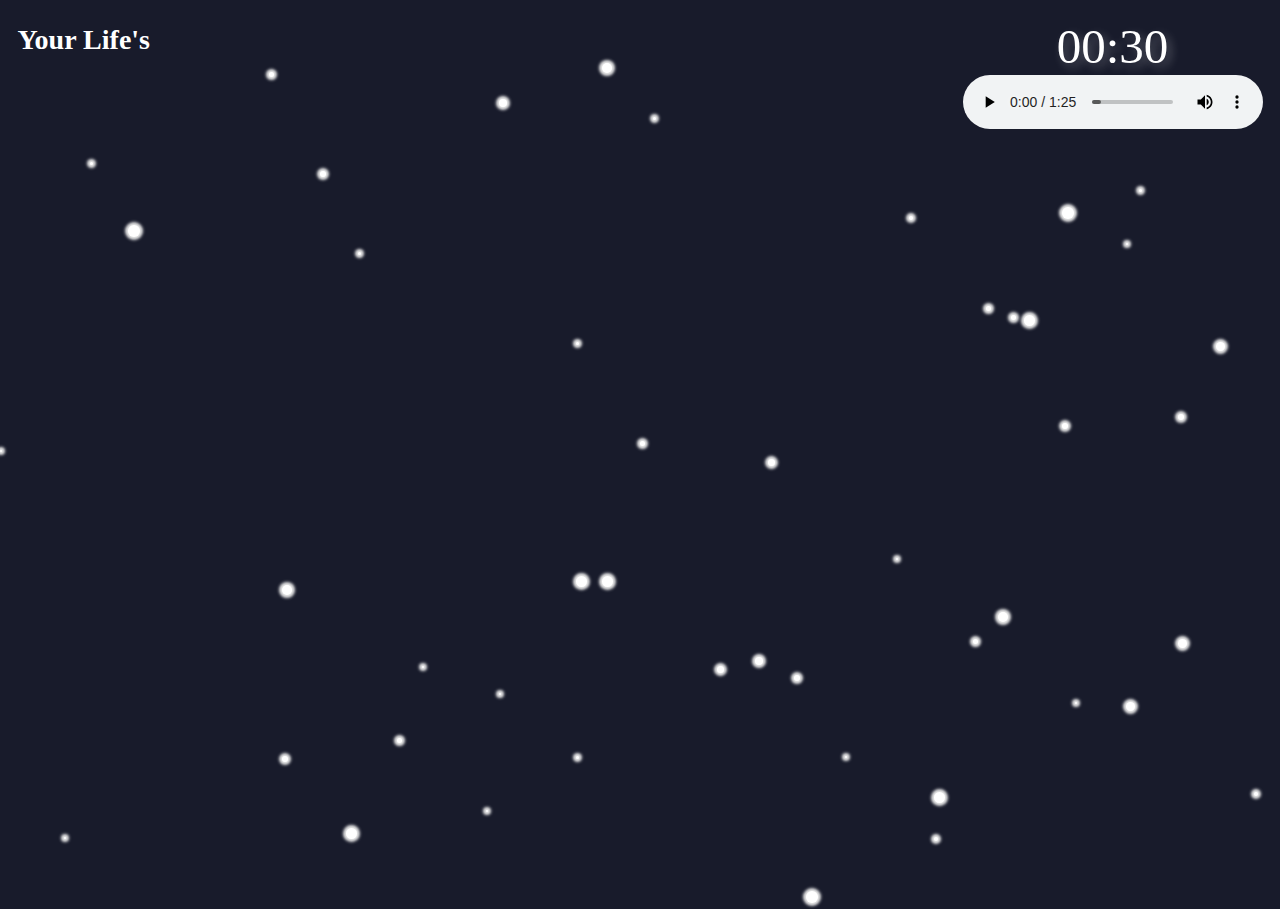
==== commit 7d869114: "- 이미지 경로 변경" ====
--- a/game.html
+++ b/game.html
@@ -4,7 +4,12 @@
     <meta charset="UTF-8" />
     <meta name="viewport" content="width=device-width, initial-scale=1.0" />
     <title>루돌프의 편지배달</title>
-    <link rel="icon" type="image/png" sizes="96x96" href="/images/favicon-96x96.png">
+    <link
+      rel="icon"
+      type="image/png"
+      sizes="96x96"
+      href="./images/favicon-96x96.png"
+    />
     <link rel="stylesheet" href="css/main.css" />
   </head>
   <body>
@@ -21,7 +26,7 @@
           autoplay
           loop
           onloadstart="this.volume=0.3"
-          src="/images/magic-christmas-night-264068.mp3"
+          src="./images/magic-christmas-night-264068.mp3"
         ></audio>
       </div>
     </section>
--- a/css/main.css
+++ b/css/main.css
@@ -1 +1 @@
-*{padding:0;margin:0;box-sizing:border-box}li{list-style:none}@font-face{font-family:"SF_HambakSnow";src:url("https://fastly.jsdelivr.net/gh/projectnoonnu/noonfonts_2106@1.1/SF_HambakSnow.woff") format("woff");font-weight:normal;font-style:normal}@font-face{font-family:"DNFBitBitv2";font-style:normal;font-weight:400;src:url("//cdn.df.nexon.com/img/common/font/DNFBitBitv2.otf") format("opentype")}@font-face{font-family:"NeoDunggeunmoPro-Regular";src:url("https://fastly.jsdelivr.net/gh/projectnoonnu/noonfonts_2302@1.0/NeoDunggeunmoPro-Regular.woff2") format("woff2");font-weight:normal;font-style:normal}html{font-family:"DNFBitBitv2"}.neo{font-family:"NeoDunggeunmoPro-Regular" !important}body{background-color:#181b2b;color:#fff;min-width:1280px;width:100vw;height:100vh;overflow:hidden}button{padding:.9375rem 1.875rem;background-color:rgba(0,0,0,0);color:#fff;border:none;border-radius:.5rem;font-family:"DNFBitBitv2"}button:hover{background-color:#f23b00}a{text-decoration:none;color:inherit}audio{position:relative;z-index:6000 !important}.red{color:#f23b00}.green{color:#179749}.title{position:relative;top:-0.625rem;font-size:2.625rem;font-weight:normal}.title div{display:inline-block;font-size:0}.title div span{font-size:3rem}@media all and (max-width: 1280px){html{font-size:14px}}@media all and (max-width: 768px){html{font-size:12px}}.snow{position:absolute;top:0;left:0;width:100%;height:100%}.snow-wrap{position:relative;width:100%;height:100%}.snow-wrap .snow-item{position:absolute;width:1rem;height:1rem;border-radius:50%;background-color:#fff;box-shadow:0 0 3px 3px #e8e8e8;transition:all .3s}.modal{display:none}.modal-bg{position:fixed;top:0;left:0;width:100%;height:100%;background:rgba(0,0,0,.8);z-index:7000}.modal-content{display:none;z-index:8000;position:absolute;top:50%;left:50%;transform:translate(-50%, -50%);text-align:center;font-family:"DNFBitBitv2"}.modal-content.show{display:block}.size-content{display:block !important}.modal-title{padding-bottom:2.5rem;font-size:4rem;text-shadow:10px 10px #f23b00}.modal-text p{position:relative;top:-1.875rem;font-size:1.5rem;text-align:center;text-shadow:none}.modal-text img{position:relative;top:-1.25rem;height:13.75rem}.modal-btn{font-size:1.5rem;border:1px solid #fff;color:#fff}.game-start .modal-content{display:block}.sizeWarning .modal-bg{z-index:10000}.sizeWarning .size-content{z-index:11000}.toast-message{position:absolute;z-index:100;bottom:-20%;opacity:0;right:5%;padding:.3125rem;min-width:15rem;background:linear-gradient(45deg, #f23b00 25%, #179749 0, #179749 50%, #f23b00 0, #f23b00 75%, #179749 0);-webkit-background-size:1.875rem 1.875rem;background-size:1.875rem 1.875rem;box-shadow:4px 4px 10px rgba(0,0,0,.5);border-radius:1rem;color:#f23b00;transition:all .3s}.toast-message.show{opacity:1;bottom:5%}.toast-message.vibration{animation:vibration .1s infinite}.toast-message p{padding:1.25rem;background-color:#fff;border-radius:1rem;height:100%}@keyframes vibration{from{transform:rotate(1deg)}to{transform:rotate(-1deg)}}.top-section{position:absolute;top:0;left:0;width:100%;display:flex;justify-content:space-between;align-items:center;padding:1.25rem}.top-section .lifes{display:flex;gap:.25rem;padding:1.25rem 0}.top-section .lifes .life-item{width:2.5rem;aspect-ratio:1/1;background:url("/images/heart-full.svg") no-repeat center;background-size:contain}.top-section .lifes .life-item.loss{background-image:url("/images/heart-loss.svg")}.top-section .game-timer{text-align:center;font-size:3.5rem;text-shadow:4px 4px 10px rgba(255,255,255,.3)}.game-wrap{width:100%;height:100%;position:relative}.game-wrap .game-content-wrap{position:absolute;bottom:0;left:0;width:100%}.rail-wrap{position:relative;top:20px;height:60vh}.rail-wrap::before{position:absolute;top:20px;content:"";width:100%;height:100%;background-image:url("/images/bg.png");background-repeat:no-repeat;background-position:center bottom;background-size:contain}.rail-wrap .my-character{position:absolute;bottom:0;width:9.375rem;aspect-ratio:69/112;transition:all .2s ease-in-out;background-image:url("/images/myCharacter.png");background-repeat:no-repeat;background-position:center bottom;background-size:contain}.rail-wrap .my-character.hurt{background-image:url("/images/myCharacter-hurt.png")}.rail-wrap .my-character.move1{background-image:url("/images/myCharacter-move1.png")}.rail-wrap .my-character.move2{background-image:url("/images/myCharacter-move2.png")}.rail-wrap .my-character.jump{background-image:url("/images/myCharacter-jump.png")}.rail-wrap .obstacle{width:6.25rem;aspect-ratio:1/1;background:green;position:absolute;bottom:0;right:0;animation:moveObstacle 3s linear infinite;background:url("/images/obstacle.png") no-repeat center bottom;background-size:contain}@keyframes moveObstacle{from{right:-50px}to{right:100vw}}.floor{position:relative;bottom:-0.625rem;width:100%;min-height:12.5rem;background:url("/images/floor.png") no-repeat;background-size:cover}.letter-top-section{justify-content:flex-end}.letter-top-section .letter-audio{position:relative;z-index:100}.letter{position:absolute;top:50%;left:50%;transform:translate(-50%, -50%);z-index:20;width:70%;max-width:56.25rem;aspect-ratio:9/7;background:url("/images/letter.png") no-repeat center;background-size:contain}.letter-content{padding-top:12%;padding-left:17%;color:#333}.letter .seal{z-index:-1;transition:all .3s;position:absolute;opacity:0;bottom:10%;right:10%;width:100%;aspect-ratio:1/1;background:url("/images/seal.png") no-repeat center;background-size:contain}.letter .seal.show{z-index:inherit;opacity:1;width:20%}.letter h2{font-size:2.25rem;width:80%}.letter h2 span{padding-right:1.25rem}.letter h2 input{width:50%}.letter input{font-family:"DNFBitBitv2";border:none;font-size:2.25rem;line-height:1.5;color:#333}.letter input:focus{outline:none}.letter .letter-body input{width:80%;display:block}.letter .letter-btn{position:absolute;left:50%;bottom:6%;transform:translateX(-50%);background-color:#f23b00}.letter .letter-btn:hover{background-color:#9f3a1a}.letter .letter-textarea{font-family:"NeoDunggeunmoPro-Regular";font-size:2rem;line-height:1.5;color:#333;width:80%;height:23.125rem;border:none;resize:none;overflow:hidden;padding:.625rem}.letter .letter-textarea:focus{outline:none}.letter .letter-textarea::placeholder{color:#999}@media all and (max-width: 1280px){.letter .letter{width:56.25rem}.letter .letter-content{padding-top:15%;padding-left:15%}.letter h2,.letter input{font-size:2.375rem}.letter textarea{height:21.875rem;font-size:2rem}}@media all and (max-width: 1024px){.letter .letter{width:50rem}.letter .letter-btn{padding:.625rem 1.25rem;bottom:7%;font-size:1rem}}@media all and (max-width: 768px){.letter .letter{width:43.75rem}.letter h2,.letter input{font-size:2.25rem}.letter textarea{font-size:1.75rem;height:18.75rem}.letter .letter-btn{bottom:5%}}@media all and (max-width: 560px){.letter .letter{width:37.5rem}.letter h2,.letter input{font-size:1.75rem}.letter textarea{font-size:1.375rem;height:15.625rem}.letter .letter-btn{bottom:7%}}@media all and (max-width: 480px){.letter .letter{width:31.25rem}.letter h2{font-size:1.375rem}.letter input{font-size:1.125rem}}.modal2{z-index:100;box-shadow:0 5px 20px rgba(0,0,0,.5);position:absolute;top:50%;left:50%;transform:translate(-50%, -50%);color:#333;background-color:#fff;border-radius:1.25rem}.modal2-wrap{display:flex;flex-flow:column;justify-content:center;align-items:center;padding:3.75rem;text-align:center}.modal2-wrap h2{position:relative;top:-0.625rem;font-weight:normal}.modal2-wrap h2 div{display:inline-block;font-size:0}.modal2-wrap h2 div span{font-size:2.625rem}.modal2-wrap p.gray{color:#666}.modal2-wrap img{position:relative;top:-1.25rem;width:5rem}.modal2-contents{display:flex;flex-flow:column;gap:1rem;width:100%;padding:1.875rem 0rem}.modal2-contents input{font-family:"NeoDunggeunmoPro-Regular";font-size:1.125rem;line-height:1.5;padding:.625rem;border:none;color:#333;border:1px solid #ccc;border-radius:.5rem}.modal2-contents input:focus{border:1px solid #087145;outline:none}.modal2-contents input::placeholder{color:#999}.login .btn-wrap{display:flex;flex-flow:column;gap:.625rem}.login .btn-wrap button{background-color:#179749}.login .btn-wrap button:hover{background-color:#087145}.login .btn-wrap button#goToMailBox{background-color:#f23b00}.login .btn-wrap button#goToMailBox:hover{background-color:#9f3a1a}.top-section .goBack{position:relative;z-index:100}.top-section .goBack:hover{cursor:pointer;text-decoration:underline;text-underline-offset:.5rem}.mail-modal{display:none}.mail-modal.show{display:block}.mail-modal .modal2-contents{min-width:28.125rem;position:relative}.mail-modal button{background-color:#179749}.mail-modal button:hover{background-color:#087145}.mailBox-letter .letter{z-index:1000}#close{position:absolute;top:.9375rem;right:.9375rem;display:flex;justify-content:center;align-items:center;padding:0;width:1.875rem;height:1.875rem;background:url("/images/closeBtn.png") no-repeat center;background-size:contain}#close:hover{background-image:url("/images/closeBtn-color.png")}.post-box{position:absolute;left:50%;bottom:9.375rem;transform:translateX(-50%);z-index:50;width:12.5rem;aspect-ratio:35/43;background:url("/images/mail-box.png") no-repeat center;background-size:contain;transition:all .3s}.post-box:hover{cursor:pointer;width:13.75rem}.post-box::after{position:absolute;left:0;top:-40%;content:"";width:6.25rem;aspect-ratio:26/22;background:url("/images/new-messgae.png") no-repeat center;background-size:contain;animation:ani1 1s infinite alternate}.text-btn{position:absolute;bottom:0;right:0;text-align:right;padding:.3125rem;font-family:"NeoDunggeunmoPro-Regular";background-color:rgba(0,0,0,0) !important;color:#999 !important}.text-btn:hover{text-decoration:underline;color:#333 !important}.mail-box .modal2-contents{width:100%;padding-bottom:0}.mail-box .mail-list{height:15.625rem;overflow-y:scroll}.mail-box .mail-list li{display:flex;justify-content:space-between;font-size:1.125rem;align-items:center;padding:.625rem 1.25rem;height:3.125rem}.mail-box .mail-list li:hover{background-color:#f3f3f3;cursor:pointer}.mail-box .mail-list li .new{color:#f23b00;animation:ani2 1s infinite alternate}@keyframes ani1{0%{opacity:1}100%{opacity:0}}@keyframes ani2{0%{color:#179749}100%{color:#e5d11f}}+*{padding:0;margin:0;box-sizing:border-box}li{list-style:none}@font-face{font-family:"SF_HambakSnow";src:url("https://fastly.jsdelivr.net/gh/projectnoonnu/noonfonts_2106@1.1/SF_HambakSnow.woff") format("woff");font-weight:normal;font-style:normal}@font-face{font-family:"DNFBitBitv2";font-style:normal;font-weight:400;src:url("//cdn.df.nexon.com/img/common/font/DNFBitBitv2.otf") format("opentype")}@font-face{font-family:"NeoDunggeunmoPro-Regular";src:url("https://fastly.jsdelivr.net/gh/projectnoonnu/noonfonts_2302@1.0/NeoDunggeunmoPro-Regular.woff2") format("woff2");font-weight:normal;font-style:normal}html{font-family:"DNFBitBitv2"}.neo{font-family:"NeoDunggeunmoPro-Regular" !important}body{background-color:#181b2b;color:#fff;min-width:1280px;width:100vw;height:100vh;overflow:hidden}button{padding:.9375rem 1.875rem;background-color:rgba(0,0,0,0);color:#fff;border:none;border-radius:.5rem;font-family:"DNFBitBitv2"}button:hover{background-color:#f23b00}a{text-decoration:none;color:inherit}audio{position:relative;z-index:6000 !important}.red{color:#f23b00}.green{color:#179749}.title{position:relative;top:-0.625rem;font-size:2.625rem;font-weight:normal}.title div{display:inline-block;font-size:0}.title div span{font-size:3rem}@media all and (max-width: 1280px){html{font-size:14px}}@media all and (max-width: 768px){html{font-size:12px}}.snow{position:absolute;top:0;left:0;width:100%;height:100%}.snow-wrap{position:relative;width:100%;height:100%}.snow-wrap .snow-item{position:absolute;width:1rem;height:1rem;border-radius:50%;background-color:#fff;box-shadow:0 0 3px 3px #e8e8e8;transition:all .3s}.modal{display:none}.modal-bg{position:fixed;top:0;left:0;width:100%;height:100%;background:rgba(0,0,0,.8);z-index:7000}.modal-content{display:none;z-index:8000;position:absolute;top:50%;left:50%;transform:translate(-50%, -50%);text-align:center;font-family:"DNFBitBitv2"}.modal-content.show{display:block}.size-content{display:block !important}.modal-title{padding-bottom:2.5rem;font-size:4rem;text-shadow:10px 10px #f23b00}.modal-text p{position:relative;top:-1.875rem;font-size:1.5rem;text-align:center;text-shadow:none}.modal-text img{position:relative;top:-1.25rem;height:13.75rem}.modal-btn{font-size:1.5rem;border:1px solid #fff;color:#fff}.game-start .modal-content{display:block}.sizeWarning .modal-bg{z-index:10000}.sizeWarning .size-content{z-index:11000}.toast-message{position:absolute;z-index:100;bottom:-20%;opacity:0;right:5%;padding:.3125rem;min-width:15rem;background:linear-gradient(45deg, #f23b00 25%, #179749 0, #179749 50%, #f23b00 0, #f23b00 75%, #179749 0);-webkit-background-size:1.875rem 1.875rem;background-size:1.875rem 1.875rem;box-shadow:4px 4px 10px rgba(0,0,0,.5);border-radius:1rem;color:#f23b00;transition:all .3s}.toast-message.show{opacity:1;bottom:5%}.toast-message.vibration{animation:vibration .1s infinite}.toast-message p{padding:1.25rem;background-color:#fff;border-radius:1rem;height:100%}@keyframes vibration{from{transform:rotate(1deg)}to{transform:rotate(-1deg)}}.top-section{position:absolute;top:0;left:0;width:100%;display:flex;justify-content:space-between;align-items:center;padding:1.25rem}.top-section .lifes{display:flex;gap:.25rem;padding:1.25rem 0}.top-section .lifes .life-item{width:2.5rem;aspect-ratio:1/1;background:url("./images/heart-full.svg") no-repeat center;background-size:contain}.top-section .lifes .life-item.loss{background-image:url("./images/heart-loss.svg")}.top-section .game-timer{text-align:center;font-size:3.5rem;text-shadow:4px 4px 10px rgba(255,255,255,.3)}.game-wrap{width:100%;height:100%;position:relative}.game-wrap .game-content-wrap{position:absolute;bottom:0;left:0;width:100%}.rail-wrap{position:relative;top:20px;height:60vh}.rail-wrap::before{position:absolute;top:20px;content:"";width:100%;height:100%;background-image:url("./images/bg.png");background-repeat:no-repeat;background-position:center bottom;background-size:contain}.rail-wrap .my-character{position:absolute;bottom:0;width:9.375rem;aspect-ratio:69/112;transition:all .2s ease-in-out;background-image:url("./images/myCharacter.png");background-repeat:no-repeat;background-position:center bottom;background-size:contain}.rail-wrap .my-character.hurt{background-image:url("./images/myCharacter-hurt.png")}.rail-wrap .my-character.move1{background-image:url("./images/myCharacter-move1.png")}.rail-wrap .my-character.move2{background-image:url("./images/myCharacter-move2.png")}.rail-wrap .my-character.jump{background-image:url("./images/myCharacter-jump.png")}.rail-wrap .obstacle{width:6.25rem;aspect-ratio:1/1;background:green;position:absolute;bottom:0;right:0;animation:moveObstacle 3s linear infinite;background:url("./images/obstacle.png") no-repeat center bottom;background-size:contain}@keyframes moveObstacle{from{right:-50px}to{right:100vw}}.floor{position:relative;bottom:-0.625rem;width:100%;min-height:12.5rem;background:url("./images/floor.png") no-repeat;background-size:cover}.letter-top-section{justify-content:flex-end}.letter-top-section .letter-audio{position:relative;z-index:100}.letter{position:absolute;top:50%;left:50%;transform:translate(-50%, -50%);z-index:20;width:70%;max-width:56.25rem;aspect-ratio:9/7;background:url("./images/letter.png") no-repeat center;background-size:contain}.letter-content{padding-top:12%;padding-left:17%;color:#333}.letter .seal{z-index:-1;transition:all .3s;position:absolute;opacity:0;bottom:10%;right:10%;width:100%;aspect-ratio:1/1;background:url("./images/seal.png") no-repeat center;background-size:contain}.letter .seal.show{z-index:inherit;opacity:1;width:20%}.letter h2{font-size:2.25rem;width:80%}.letter h2 span{padding-right:1.25rem}.letter h2 input{width:50%}.letter input{font-family:"DNFBitBitv2";border:none;font-size:2.25rem;line-height:1.5;color:#333}.letter input:focus{outline:none}.letter .letter-body input{width:80%;display:block}.letter .letter-btn{position:absolute;left:50%;bottom:6%;transform:translateX(-50%);background-color:#f23b00}.letter .letter-btn:hover{background-color:#9f3a1a}.letter .letter-textarea{font-family:"NeoDunggeunmoPro-Regular";font-size:2rem;line-height:1.5;color:#333;width:80%;height:23.125rem;border:none;resize:none;overflow:hidden;padding:.625rem}.letter .letter-textarea:focus{outline:none}.letter .letter-textarea::placeholder{color:#999}@media all and (max-width: 1280px){.letter .letter{width:56.25rem}.letter .letter-content{padding-top:15%;padding-left:15%}.letter h2,.letter input{font-size:2.375rem}.letter textarea{height:21.875rem;font-size:2rem}}@media all and (max-width: 1024px){.letter .letter{width:50rem}.letter .letter-btn{padding:.625rem 1.25rem;bottom:7%;font-size:1rem}}@media all and (max-width: 768px){.letter .letter{width:43.75rem}.letter h2,.letter input{font-size:2.25rem}.letter textarea{font-size:1.75rem;height:18.75rem}.letter .letter-btn{bottom:5%}}@media all and (max-width: 560px){.letter .letter{width:37.5rem}.letter h2,.letter input{font-size:1.75rem}.letter textarea{font-size:1.375rem;height:15.625rem}.letter .letter-btn{bottom:7%}}@media all and (max-width: 480px){.letter .letter{width:31.25rem}.letter h2{font-size:1.375rem}.letter input{font-size:1.125rem}}.modal2{z-index:100;box-shadow:0 5px 20px rgba(0,0,0,.5);position:absolute;top:50%;left:50%;transform:translate(-50%, -50%);color:#333;background-color:#fff;border-radius:1.25rem}.modal2-wrap{display:flex;flex-flow:column;justify-content:center;align-items:center;padding:3.75rem;text-align:center}.modal2-wrap h2{position:relative;top:-0.625rem;font-weight:normal}.modal2-wrap h2 div{display:inline-block;font-size:0}.modal2-wrap h2 div span{font-size:2.625rem}.modal2-wrap p.gray{color:#666}.modal2-wrap img{position:relative;top:-1.25rem;width:5rem}.modal2-contents{display:flex;flex-flow:column;gap:1rem;width:100%;padding:1.875rem 0rem}.modal2-contents input{font-family:"NeoDunggeunmoPro-Regular";font-size:1.125rem;line-height:1.5;padding:.625rem;border:none;color:#333;border:1px solid #ccc;border-radius:.5rem}.modal2-contents input:focus{border:1px solid #087145;outline:none}.modal2-contents input::placeholder{color:#999}.login .btn-wrap{display:flex;flex-flow:column;gap:.625rem}.login .btn-wrap button{background-color:#179749}.login .btn-wrap button:hover{background-color:#087145}.login .btn-wrap button#goToMailBox{background-color:#f23b00}.login .btn-wrap button#goToMailBox:hover{background-color:#9f3a1a}.top-section .goBack{position:relative;z-index:100}.top-section .goBack:hover{cursor:pointer;text-decoration:underline;text-underline-offset:.5rem}.mail-modal{display:none}.mail-modal.show{display:block}.mail-modal .modal2-contents{min-width:28.125rem;position:relative}.mail-modal button{background-color:#179749}.mail-modal button:hover{background-color:#087145}.mailBox-letter .letter{z-index:1000}#close{position:absolute;top:.9375rem;right:.9375rem;display:flex;justify-content:center;align-items:center;padding:0;width:1.875rem;height:1.875rem;background:url("./images/closeBtn.png") no-repeat center;background-size:contain}#close:hover{background-image:url("./images/closeBtn-color.png")}.post-box{position:absolute;left:50%;bottom:9.375rem;transform:translateX(-50%);z-index:50;width:12.5rem;aspect-ratio:35/43;background:url("./images/mail-box.png") no-repeat center;background-size:contain;transition:all .3s}.post-box:hover{cursor:pointer;width:13.75rem}.post-box::after{position:absolute;left:0;top:-40%;content:"";width:6.25rem;aspect-ratio:26/22;background:url("./images/new-messgae.png") no-repeat center;background-size:contain;animation:ani1 1s infinite alternate}.text-btn{position:absolute;bottom:0;right:0;text-align:right;padding:.3125rem;font-family:"NeoDunggeunmoPro-Regular";background-color:rgba(0,0,0,0) !important;color:#999 !important}.text-btn:hover{text-decoration:underline;color:#333 !important}.mail-box .modal2-contents{width:100%;padding-bottom:0}.mail-box .mail-list{height:15.625rem;overflow-y:scroll}.mail-box .mail-list li{display:flex;justify-content:space-between;font-size:1.125rem;align-items:center;padding:.625rem 1.25rem;height:3.125rem}.mail-box .mail-list li:hover{background-color:#f3f3f3;cursor:pointer}.mail-box .mail-list li .new{color:#f23b00;animation:ani2 1s infinite alternate}@keyframes ani1{0%{opacity:1}100%{opacity:0}}@keyframes ani2{0%{color:#179749}100%{color:#e5d11f}}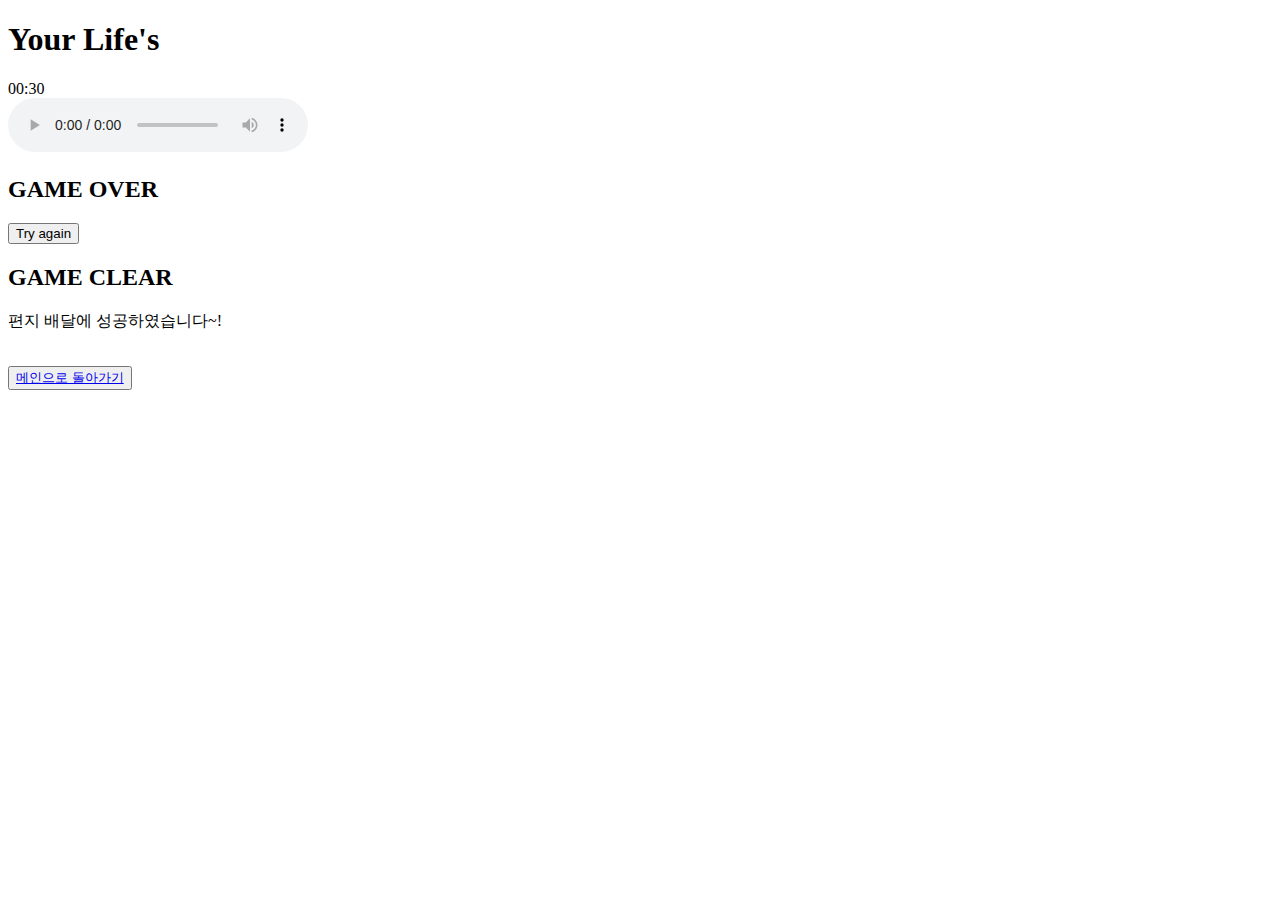
==== commit d75b8e1f: "-base경로 추가" ====
--- a/game.html
+++ b/game.html
@@ -4,6 +4,7 @@
     <meta charset="UTF-8" />
     <meta name="viewport" content="width=device-width, initial-scale=1.0" />
     <title>루돌프의 편지배달</title>
+    <base href="/1225project/" />
     <link
       rel="icon"
       type="image/png"
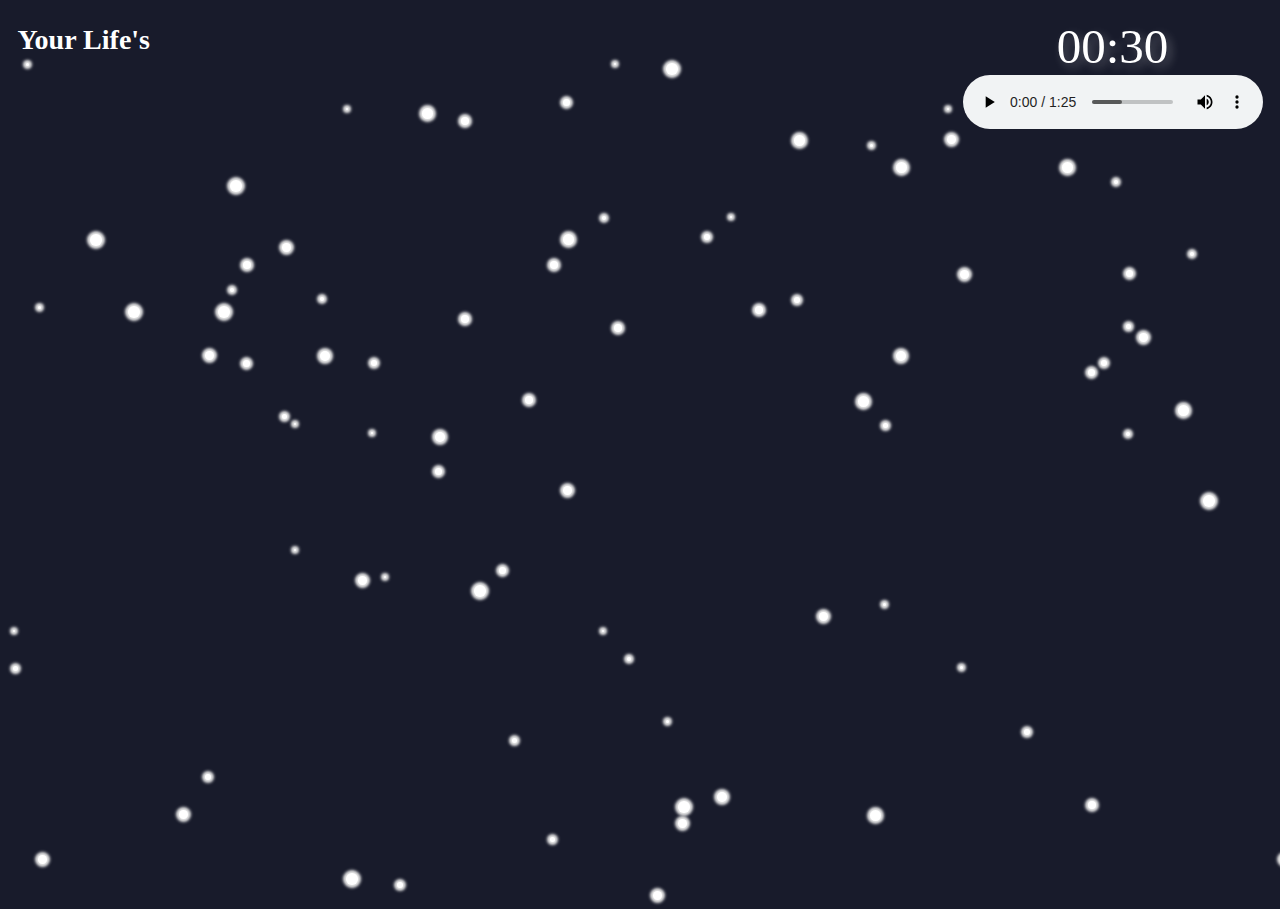
==== commit 5d3939e7: "- 이미지 경로 변경" ====
--- a/game.html
+++ b/game.html
@@ -4,7 +4,6 @@
     <meta charset="UTF-8" />
     <meta name="viewport" content="width=device-width, initial-scale=1.0" />
     <title>루돌프의 편지배달</title>
-    <base href="/1225project/" />
     <link
       rel="icon"
       type="image/png"
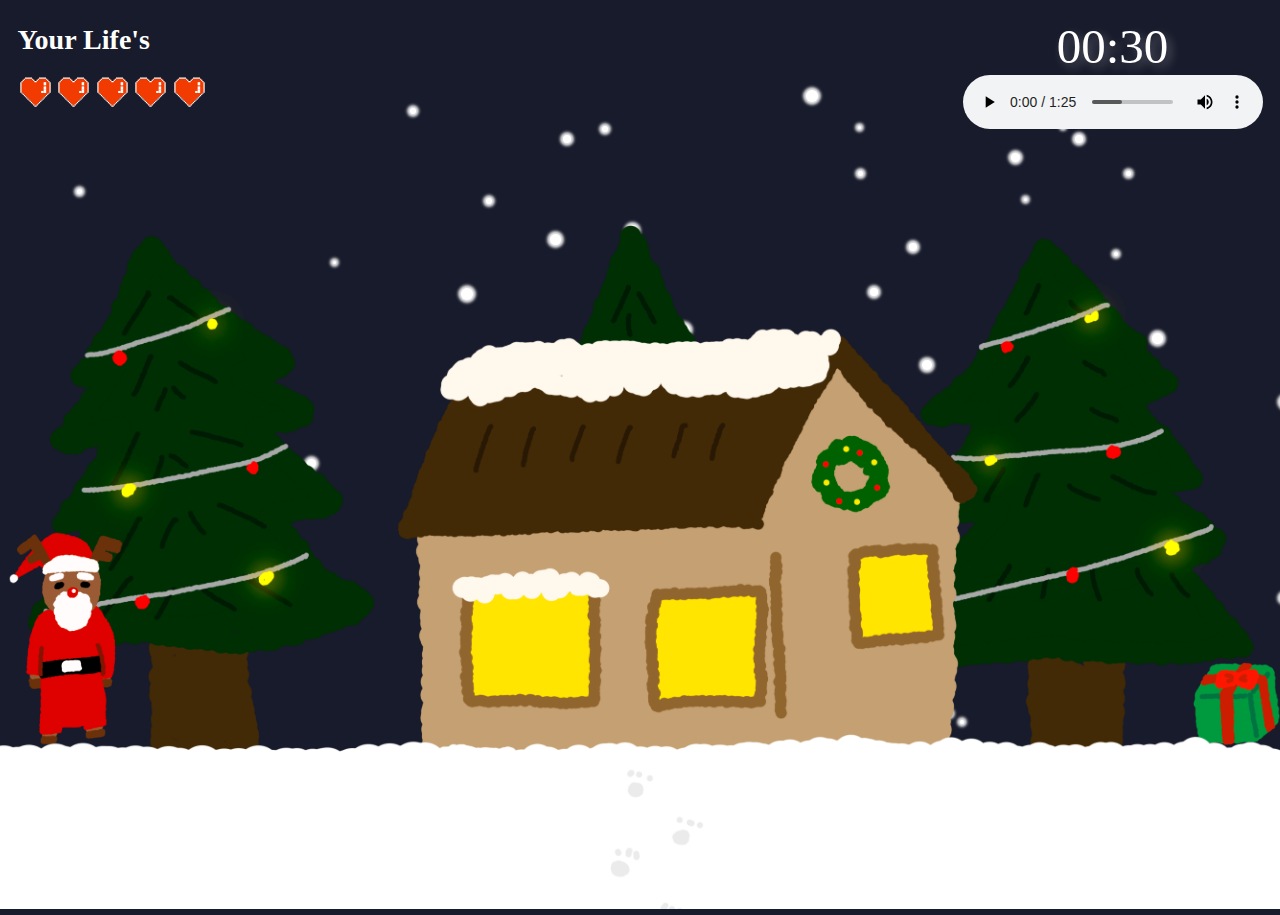
==== commit ecfebe62: "- href 경로 수정" ====
--- a/game.html
+++ b/game.html
@@ -62,7 +62,7 @@
           <img src="images/clear.png" alt="" />
         </div>
         <button class="modal-btn" id="gameStart">
-          <a href="/index.html">메인으로 돌아가기</a>
+          <a href="./index.html">메인으로 돌아가기</a>
         </button>
       </div>
     </div>
--- a/css/main.css
+++ b/css/main.css
@@ -1 +1 @@
-*{padding:0;margin:0;box-sizing:border-box}li{list-style:none}@font-face{font-family:"SF_HambakSnow";src:url("https://fastly.jsdelivr.net/gh/projectnoonnu/noonfonts_2106@1.1/SF_HambakSnow.woff") format("woff");font-weight:normal;font-style:normal}@font-face{font-family:"DNFBitBitv2";font-style:normal;font-weight:400;src:url("//cdn.df.nexon.com/img/common/font/DNFBitBitv2.otf") format("opentype")}@font-face{font-family:"NeoDunggeunmoPro-Regular";src:url("https://fastly.jsdelivr.net/gh/projectnoonnu/noonfonts_2302@1.0/NeoDunggeunmoPro-Regular.woff2") format("woff2");font-weight:normal;font-style:normal}html{font-family:"DNFBitBitv2"}.neo{font-family:"NeoDunggeunmoPro-Regular" !important}body{background-color:#181b2b;color:#fff;min-width:1280px;width:100vw;height:100vh;overflow:hidden}button{padding:.9375rem 1.875rem;background-color:rgba(0,0,0,0);color:#fff;border:none;border-radius:.5rem;font-family:"DNFBitBitv2"}button:hover{background-color:#f23b00}a{text-decoration:none;color:inherit}audio{position:relative;z-index:6000 !important}.red{color:#f23b00}.green{color:#179749}.title{position:relative;top:-0.625rem;font-size:2.625rem;font-weight:normal}.title div{display:inline-block;font-size:0}.title div span{font-size:3rem}@media all and (max-width: 1280px){html{font-size:14px}}@media all and (max-width: 768px){html{font-size:12px}}.snow{position:absolute;top:0;left:0;width:100%;height:100%}.snow-wrap{position:relative;width:100%;height:100%}.snow-wrap .snow-item{position:absolute;width:1rem;height:1rem;border-radius:50%;background-color:#fff;box-shadow:0 0 3px 3px #e8e8e8;transition:all .3s}.modal{display:none}.modal-bg{position:fixed;top:0;left:0;width:100%;height:100%;background:rgba(0,0,0,.8);z-index:7000}.modal-content{display:none;z-index:8000;position:absolute;top:50%;left:50%;transform:translate(-50%, -50%);text-align:center;font-family:"DNFBitBitv2"}.modal-content.show{display:block}.size-content{display:block !important}.modal-title{padding-bottom:2.5rem;font-size:4rem;text-shadow:10px 10px #f23b00}.modal-text p{position:relative;top:-1.875rem;font-size:1.5rem;text-align:center;text-shadow:none}.modal-text img{position:relative;top:-1.25rem;height:13.75rem}.modal-btn{font-size:1.5rem;border:1px solid #fff;color:#fff}.game-start .modal-content{display:block}.sizeWarning .modal-bg{z-index:10000}.sizeWarning .size-content{z-index:11000}.toast-message{position:absolute;z-index:100;bottom:-20%;opacity:0;right:5%;padding:.3125rem;min-width:15rem;background:linear-gradient(45deg, #f23b00 25%, #179749 0, #179749 50%, #f23b00 0, #f23b00 75%, #179749 0);-webkit-background-size:1.875rem 1.875rem;background-size:1.875rem 1.875rem;box-shadow:4px 4px 10px rgba(0,0,0,.5);border-radius:1rem;color:#f23b00;transition:all .3s}.toast-message.show{opacity:1;bottom:5%}.toast-message.vibration{animation:vibration .1s infinite}.toast-message p{padding:1.25rem;background-color:#fff;border-radius:1rem;height:100%}@keyframes vibration{from{transform:rotate(1deg)}to{transform:rotate(-1deg)}}.top-section{position:absolute;top:0;left:0;width:100%;display:flex;justify-content:space-between;align-items:center;padding:1.25rem}.top-section .lifes{display:flex;gap:.25rem;padding:1.25rem 0}.top-section .lifes .life-item{width:2.5rem;aspect-ratio:1/1;background:url("./images/heart-full.svg") no-repeat center;background-size:contain}.top-section .lifes .life-item.loss{background-image:url("./images/heart-loss.svg")}.top-section .game-timer{text-align:center;font-size:3.5rem;text-shadow:4px 4px 10px rgba(255,255,255,.3)}.game-wrap{width:100%;height:100%;position:relative}.game-wrap .game-content-wrap{position:absolute;bottom:0;left:0;width:100%}.rail-wrap{position:relative;top:20px;height:60vh}.rail-wrap::before{position:absolute;top:20px;content:"";width:100%;height:100%;background-image:url("./images/bg.png");background-repeat:no-repeat;background-position:center bottom;background-size:contain}.rail-wrap .my-character{position:absolute;bottom:0;width:9.375rem;aspect-ratio:69/112;transition:all .2s ease-in-out;background-image:url("./images/myCharacter.png");background-repeat:no-repeat;background-position:center bottom;background-size:contain}.rail-wrap .my-character.hurt{background-image:url("./images/myCharacter-hurt.png")}.rail-wrap .my-character.move1{background-image:url("./images/myCharacter-move1.png")}.rail-wrap .my-character.move2{background-image:url("./images/myCharacter-move2.png")}.rail-wrap .my-character.jump{background-image:url("./images/myCharacter-jump.png")}.rail-wrap .obstacle{width:6.25rem;aspect-ratio:1/1;background:green;position:absolute;bottom:0;right:0;animation:moveObstacle 3s linear infinite;background:url("./images/obstacle.png") no-repeat center bottom;background-size:contain}@keyframes moveObstacle{from{right:-50px}to{right:100vw}}.floor{position:relative;bottom:-0.625rem;width:100%;min-height:12.5rem;background:url("./images/floor.png") no-repeat;background-size:cover}.letter-top-section{justify-content:flex-end}.letter-top-section .letter-audio{position:relative;z-index:100}.letter{position:absolute;top:50%;left:50%;transform:translate(-50%, -50%);z-index:20;width:70%;max-width:56.25rem;aspect-ratio:9/7;background:url("./images/letter.png") no-repeat center;background-size:contain}.letter-content{padding-top:12%;padding-left:17%;color:#333}.letter .seal{z-index:-1;transition:all .3s;position:absolute;opacity:0;bottom:10%;right:10%;width:100%;aspect-ratio:1/1;background:url("./images/seal.png") no-repeat center;background-size:contain}.letter .seal.show{z-index:inherit;opacity:1;width:20%}.letter h2{font-size:2.25rem;width:80%}.letter h2 span{padding-right:1.25rem}.letter h2 input{width:50%}.letter input{font-family:"DNFBitBitv2";border:none;font-size:2.25rem;line-height:1.5;color:#333}.letter input:focus{outline:none}.letter .letter-body input{width:80%;display:block}.letter .letter-btn{position:absolute;left:50%;bottom:6%;transform:translateX(-50%);background-color:#f23b00}.letter .letter-btn:hover{background-color:#9f3a1a}.letter .letter-textarea{font-family:"NeoDunggeunmoPro-Regular";font-size:2rem;line-height:1.5;color:#333;width:80%;height:23.125rem;border:none;resize:none;overflow:hidden;padding:.625rem}.letter .letter-textarea:focus{outline:none}.letter .letter-textarea::placeholder{color:#999}@media all and (max-width: 1280px){.letter .letter{width:56.25rem}.letter .letter-content{padding-top:15%;padding-left:15%}.letter h2,.letter input{font-size:2.375rem}.letter textarea{height:21.875rem;font-size:2rem}}@media all and (max-width: 1024px){.letter .letter{width:50rem}.letter .letter-btn{padding:.625rem 1.25rem;bottom:7%;font-size:1rem}}@media all and (max-width: 768px){.letter .letter{width:43.75rem}.letter h2,.letter input{font-size:2.25rem}.letter textarea{font-size:1.75rem;height:18.75rem}.letter .letter-btn{bottom:5%}}@media all and (max-width: 560px){.letter .letter{width:37.5rem}.letter h2,.letter input{font-size:1.75rem}.letter textarea{font-size:1.375rem;height:15.625rem}.letter .letter-btn{bottom:7%}}@media all and (max-width: 480px){.letter .letter{width:31.25rem}.letter h2{font-size:1.375rem}.letter input{font-size:1.125rem}}.modal2{z-index:100;box-shadow:0 5px 20px rgba(0,0,0,.5);position:absolute;top:50%;left:50%;transform:translate(-50%, -50%);color:#333;background-color:#fff;border-radius:1.25rem}.modal2-wrap{display:flex;flex-flow:column;justify-content:center;align-items:center;padding:3.75rem;text-align:center}.modal2-wrap h2{position:relative;top:-0.625rem;font-weight:normal}.modal2-wrap h2 div{display:inline-block;font-size:0}.modal2-wrap h2 div span{font-size:2.625rem}.modal2-wrap p.gray{color:#666}.modal2-wrap img{position:relative;top:-1.25rem;width:5rem}.modal2-contents{display:flex;flex-flow:column;gap:1rem;width:100%;padding:1.875rem 0rem}.modal2-contents input{font-family:"NeoDunggeunmoPro-Regular";font-size:1.125rem;line-height:1.5;padding:.625rem;border:none;color:#333;border:1px solid #ccc;border-radius:.5rem}.modal2-contents input:focus{border:1px solid #087145;outline:none}.modal2-contents input::placeholder{color:#999}.login .btn-wrap{display:flex;flex-flow:column;gap:.625rem}.login .btn-wrap button{background-color:#179749}.login .btn-wrap button:hover{background-color:#087145}.login .btn-wrap button#goToMailBox{background-color:#f23b00}.login .btn-wrap button#goToMailBox:hover{background-color:#9f3a1a}.top-section .goBack{position:relative;z-index:100}.top-section .goBack:hover{cursor:pointer;text-decoration:underline;text-underline-offset:.5rem}.mail-modal{display:none}.mail-modal.show{display:block}.mail-modal .modal2-contents{min-width:28.125rem;position:relative}.mail-modal button{background-color:#179749}.mail-modal button:hover{background-color:#087145}.mailBox-letter .letter{z-index:1000}#close{position:absolute;top:.9375rem;right:.9375rem;display:flex;justify-content:center;align-items:center;padding:0;width:1.875rem;height:1.875rem;background:url("./images/closeBtn.png") no-repeat center;background-size:contain}#close:hover{background-image:url("./images/closeBtn-color.png")}.post-box{position:absolute;left:50%;bottom:9.375rem;transform:translateX(-50%);z-index:50;width:12.5rem;aspect-ratio:35/43;background:url("./images/mail-box.png") no-repeat center;background-size:contain;transition:all .3s}.post-box:hover{cursor:pointer;width:13.75rem}.post-box::after{position:absolute;left:0;top:-40%;content:"";width:6.25rem;aspect-ratio:26/22;background:url("./images/new-messgae.png") no-repeat center;background-size:contain;animation:ani1 1s infinite alternate}.text-btn{position:absolute;bottom:0;right:0;text-align:right;padding:.3125rem;font-family:"NeoDunggeunmoPro-Regular";background-color:rgba(0,0,0,0) !important;color:#999 !important}.text-btn:hover{text-decoration:underline;color:#333 !important}.mail-box .modal2-contents{width:100%;padding-bottom:0}.mail-box .mail-list{height:15.625rem;overflow-y:scroll}.mail-box .mail-list li{display:flex;justify-content:space-between;font-size:1.125rem;align-items:center;padding:.625rem 1.25rem;height:3.125rem}.mail-box .mail-list li:hover{background-color:#f3f3f3;cursor:pointer}.mail-box .mail-list li .new{color:#f23b00;animation:ani2 1s infinite alternate}@keyframes ani1{0%{opacity:1}100%{opacity:0}}@keyframes ani2{0%{color:#179749}100%{color:#e5d11f}}+*{padding:0;margin:0;box-sizing:border-box}li{list-style:none}@font-face{font-family:"SF_HambakSnow";src:url("https://fastly.jsdelivr.net/gh/projectnoonnu/noonfonts_2106@1.1/SF_HambakSnow.woff") format("woff");font-weight:normal;font-style:normal}@font-face{font-family:"DNFBitBitv2";font-style:normal;font-weight:400;src:url("//cdn.df.nexon.com/img/common/font/DNFBitBitv2.otf") format("opentype")}@font-face{font-family:"NeoDunggeunmoPro-Regular";src:url("https://fastly.jsdelivr.net/gh/projectnoonnu/noonfonts_2302@1.0/NeoDunggeunmoPro-Regular.woff2") format("woff2");font-weight:normal;font-style:normal}html{font-family:"DNFBitBitv2"}.neo{font-family:"NeoDunggeunmoPro-Regular" !important}body{background-color:#181b2b;color:#fff;min-width:1280px;width:100vw;height:100vh;overflow:hidden}button{padding:.9375rem 1.875rem;background-color:rgba(0,0,0,0);color:#fff;border:none;border-radius:.5rem;font-family:"DNFBitBitv2"}button:hover{background-color:#f23b00}a{text-decoration:none;color:inherit}audio{position:relative;z-index:6000 !important}.red{color:#f23b00}.green{color:#179749}.title{position:relative;top:-0.625rem;font-size:2.625rem;font-weight:normal}.title div{display:inline-block;font-size:0}.title div span{font-size:3rem}@media all and (max-width: 1280px){html{font-size:14px}}@media all and (max-width: 768px){html{font-size:12px}}.snow{position:absolute;top:0;left:0;width:100%;height:100%}.snow-wrap{position:relative;width:100%;height:100%}.snow-wrap .snow-item{position:absolute;width:1rem;height:1rem;border-radius:50%;background-color:#fff;box-shadow:0 0 3px 3px #e8e8e8;transition:all .3s}.modal{display:none}.modal-bg{position:fixed;top:0;left:0;width:100%;height:100%;background:rgba(0,0,0,.8);z-index:7000}.modal-content{display:none;z-index:8000;position:absolute;top:50%;left:50%;transform:translate(-50%, -50%);text-align:center;font-family:"DNFBitBitv2"}.modal-content.show{display:block}.size-content{display:block !important}.modal-title{padding-bottom:2.5rem;font-size:4rem;text-shadow:10px 10px #f23b00}.modal-text p{position:relative;top:-1.875rem;font-size:1.5rem;text-align:center;text-shadow:none}.modal-text img{position:relative;top:-1.25rem;height:13.75rem}.modal-btn{font-size:1.5rem;border:1px solid #fff;color:#fff}.game-start .modal-content{display:block}.sizeWarning .modal-bg{z-index:10000}.sizeWarning .size-content{z-index:11000}.toast-message{position:absolute;z-index:100;bottom:-20%;opacity:0;right:5%;padding:.3125rem;min-width:15rem;background:linear-gradient(45deg, #f23b00 25%, #179749 0, #179749 50%, #f23b00 0, #f23b00 75%, #179749 0);-webkit-background-size:1.875rem 1.875rem;background-size:1.875rem 1.875rem;box-shadow:4px 4px 10px rgba(0,0,0,.5);border-radius:1rem;color:#f23b00;transition:all .3s}.toast-message.show{opacity:1;bottom:5%}.toast-message.vibration{animation:vibration .1s infinite}.toast-message p{padding:1.25rem;background-color:#fff;border-radius:1rem;height:100%}@keyframes vibration{from{transform:rotate(1deg)}to{transform:rotate(-1deg)}}.top-section{position:absolute;top:0;left:0;width:100%;display:flex;justify-content:space-between;align-items:center;padding:1.25rem}.top-section .lifes{display:flex;gap:.25rem;padding:1.25rem 0}.top-section .lifes .life-item{width:2.5rem;aspect-ratio:1/1;background:url("../images/heart-full.svg") no-repeat center;background-size:contain}.top-section .lifes .life-item.loss{background-image:url("../images/heart-loss.svg")}.top-section .game-timer{text-align:center;font-size:3.5rem;text-shadow:4px 4px 10px rgba(255,255,255,.3)}.game-wrap{width:100%;height:100%;position:relative}.game-wrap .game-content-wrap{position:absolute;bottom:0;left:0;width:100%}.rail-wrap{position:relative;top:20px;height:60vh}.rail-wrap::before{position:absolute;top:20px;content:"";width:100%;height:100%;background-image:url("../images/bg.png");background-repeat:no-repeat;background-position:center bottom;background-size:contain}.rail-wrap .my-character{position:absolute;bottom:0;width:9.375rem;aspect-ratio:69/112;transition:all .2s ease-in-out;background-image:url("../images/myCharacter.png");background-repeat:no-repeat;background-position:center bottom;background-size:contain}.rail-wrap .my-character.hurt{background-image:url("../images/myCharacter-hurt.png")}.rail-wrap .my-character.move1{background-image:url("../images/myCharacter-move1.png")}.rail-wrap .my-character.move2{background-image:url("../images/myCharacter-move2.png")}.rail-wrap .my-character.jump{background-image:url("../images/myCharacter-jump.png")}.rail-wrap .obstacle{width:6.25rem;aspect-ratio:1/1;background:green;position:absolute;bottom:0;right:0;animation:moveObstacle 3s linear infinite;background:url("../images/obstacle.png") no-repeat center bottom;background-size:contain}@keyframes moveObstacle{from{right:-50px}to{right:100vw}}.floor{position:relative;bottom:-0.625rem;width:100%;min-height:12.5rem;background:url("../images/floor.png") no-repeat;background-size:cover}.letter-top-section{justify-content:flex-end}.letter-top-section .letter-audio{position:relative;z-index:100}.letter{position:absolute;top:50%;left:50%;transform:translate(-50%, -50%);z-index:20;width:70%;max-width:56.25rem;aspect-ratio:9/7;background:url("../images/letter.png") no-repeat center;background-size:contain}.letter-content{padding-top:12%;padding-left:17%;color:#333}.letter .seal{z-index:-1;transition:all .3s;position:absolute;opacity:0;bottom:10%;right:10%;width:100%;aspect-ratio:1/1;background:url("../images/seal.png") no-repeat center;background-size:contain}.letter .seal.show{z-index:inherit;opacity:1;width:20%}.letter h2{font-size:2.25rem;width:80%}.letter h2 span{padding-right:1.25rem}.letter h2 input{width:50%}.letter input{font-family:"DNFBitBitv2";border:none;font-size:2.25rem;line-height:1.5;color:#333}.letter input:focus{outline:none}.letter .letter-body input{width:80%;display:block}.letter .letter-btn{position:absolute;left:50%;bottom:6%;transform:translateX(-50%);background-color:#f23b00}.letter .letter-btn:hover{background-color:#9f3a1a}.letter .letter-textarea{font-family:"NeoDunggeunmoPro-Regular";font-size:2rem;line-height:1.5;color:#333;width:80%;height:23.125rem;border:none;resize:none;overflow:hidden;padding:.625rem}.letter .letter-textarea:focus{outline:none}.letter .letter-textarea::placeholder{color:#999}@media all and (max-width: 1280px){.letter .letter{width:56.25rem}.letter .letter-content{padding-top:15%;padding-left:15%}.letter h2,.letter input{font-size:2.375rem}.letter textarea{height:21.875rem;font-size:2rem}}@media all and (max-width: 1024px){.letter .letter{width:50rem}.letter .letter-btn{padding:.625rem 1.25rem;bottom:7%;font-size:1rem}}@media all and (max-width: 768px){.letter .letter{width:43.75rem}.letter h2,.letter input{font-size:2.25rem}.letter textarea{font-size:1.75rem;height:18.75rem}.letter .letter-btn{bottom:5%}}@media all and (max-width: 560px){.letter .letter{width:37.5rem}.letter h2,.letter input{font-size:1.75rem}.letter textarea{font-size:1.375rem;height:15.625rem}.letter .letter-btn{bottom:7%}}@media all and (max-width: 480px){.letter .letter{width:31.25rem}.letter h2{font-size:1.375rem}.letter input{font-size:1.125rem}}.modal2{z-index:100;box-shadow:0 5px 20px rgba(0,0,0,.5);position:absolute;top:50%;left:50%;transform:translate(-50%, -50%);color:#333;background-color:#fff;border-radius:1.25rem}.modal2-wrap{display:flex;flex-flow:column;justify-content:center;align-items:center;padding:3.75rem;text-align:center}.modal2-wrap h2{position:relative;top:-0.625rem;font-weight:normal}.modal2-wrap h2 div{display:inline-block;font-size:0}.modal2-wrap h2 div span{font-size:2.625rem}.modal2-wrap p.gray{color:#666}.modal2-wrap img{position:relative;top:-1.25rem;width:5rem}.modal2-contents{display:flex;flex-flow:column;gap:1rem;width:100%;padding:1.875rem 0rem}.modal2-contents input{font-family:"NeoDunggeunmoPro-Regular";font-size:1.125rem;line-height:1.5;padding:.625rem;border:none;color:#333;border:1px solid #ccc;border-radius:.5rem}.modal2-contents input:focus{border:1px solid #087145;outline:none}.modal2-contents input::placeholder{color:#999}.login .btn-wrap{display:flex;flex-flow:column;gap:.625rem}.login .btn-wrap button{background-color:#179749}.login .btn-wrap button:hover{background-color:#087145}.login .btn-wrap button#goToMailBox{background-color:#f23b00}.login .btn-wrap button#goToMailBox:hover{background-color:#9f3a1a}.top-section .goBack{position:relative;z-index:100}.top-section .goBack:hover{cursor:pointer;text-decoration:underline;text-underline-offset:.5rem}.mail-modal{display:none}.mail-modal.show{display:block}.mail-modal .modal2-contents{min-width:28.125rem;position:relative}.mail-modal button{background-color:#179749}.mail-modal button:hover{background-color:#087145}.mailBox-letter .letter{z-index:1000}#close{position:absolute;top:.9375rem;right:.9375rem;display:flex;justify-content:center;align-items:center;padding:0;width:1.875rem;height:1.875rem;background:url("../images/closeBtn.png") no-repeat center;background-size:contain}#close:hover{background-image:url("../images/closeBtn-color.png")}.post-box{position:absolute;left:50%;bottom:9.375rem;transform:translateX(-50%);z-index:50;width:12.5rem;aspect-ratio:35/43;background:url("../images/mail-box.png") no-repeat center;background-size:contain;transition:all .3s}.post-box:hover{cursor:pointer;width:13.75rem}.post-box::after{position:absolute;left:0;top:-40%;content:"";width:6.25rem;aspect-ratio:26/22;background:url("../images/new-messgae.png") no-repeat center;background-size:contain;animation:ani1 1s infinite alternate}.text-btn{position:absolute;bottom:0;right:0;text-align:right;padding:.3125rem;font-family:"NeoDunggeunmoPro-Regular";background-color:rgba(0,0,0,0) !important;color:#999 !important}.text-btn:hover{text-decoration:underline;color:#333 !important}.mail-box .modal2-contents{width:100%;padding-bottom:0}.mail-box .mail-list{height:15.625rem;overflow-y:scroll}.mail-box .mail-list li{display:flex;justify-content:space-between;font-size:1.125rem;align-items:center;padding:.625rem 1.25rem;height:3.125rem}.mail-box .mail-list li:hover{background-color:#f3f3f3;cursor:pointer}.mail-box .mail-list li .new{color:#f23b00;animation:ani2 1s infinite alternate}@keyframes ani1{0%{opacity:1}100%{opacity:0}}@keyframes ani2{0%{color:#179749}100%{color:#e5d11f}}